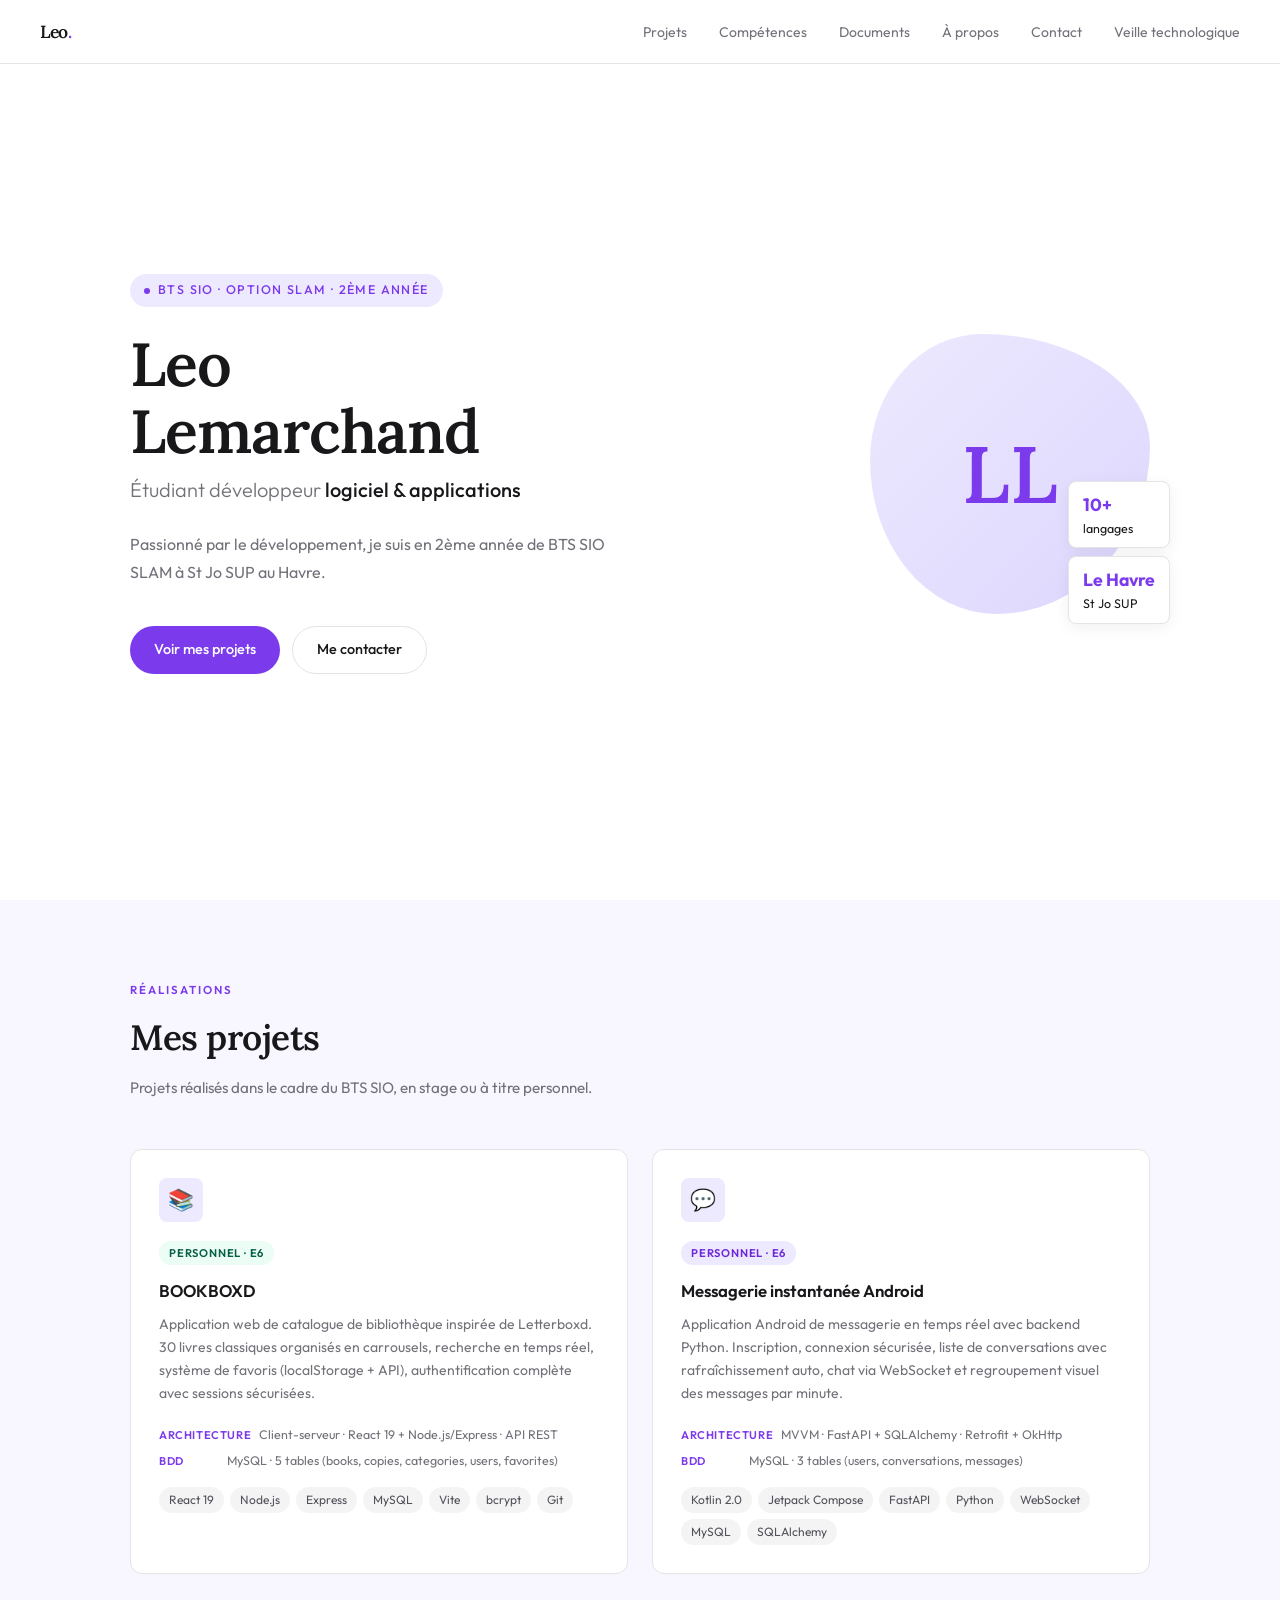
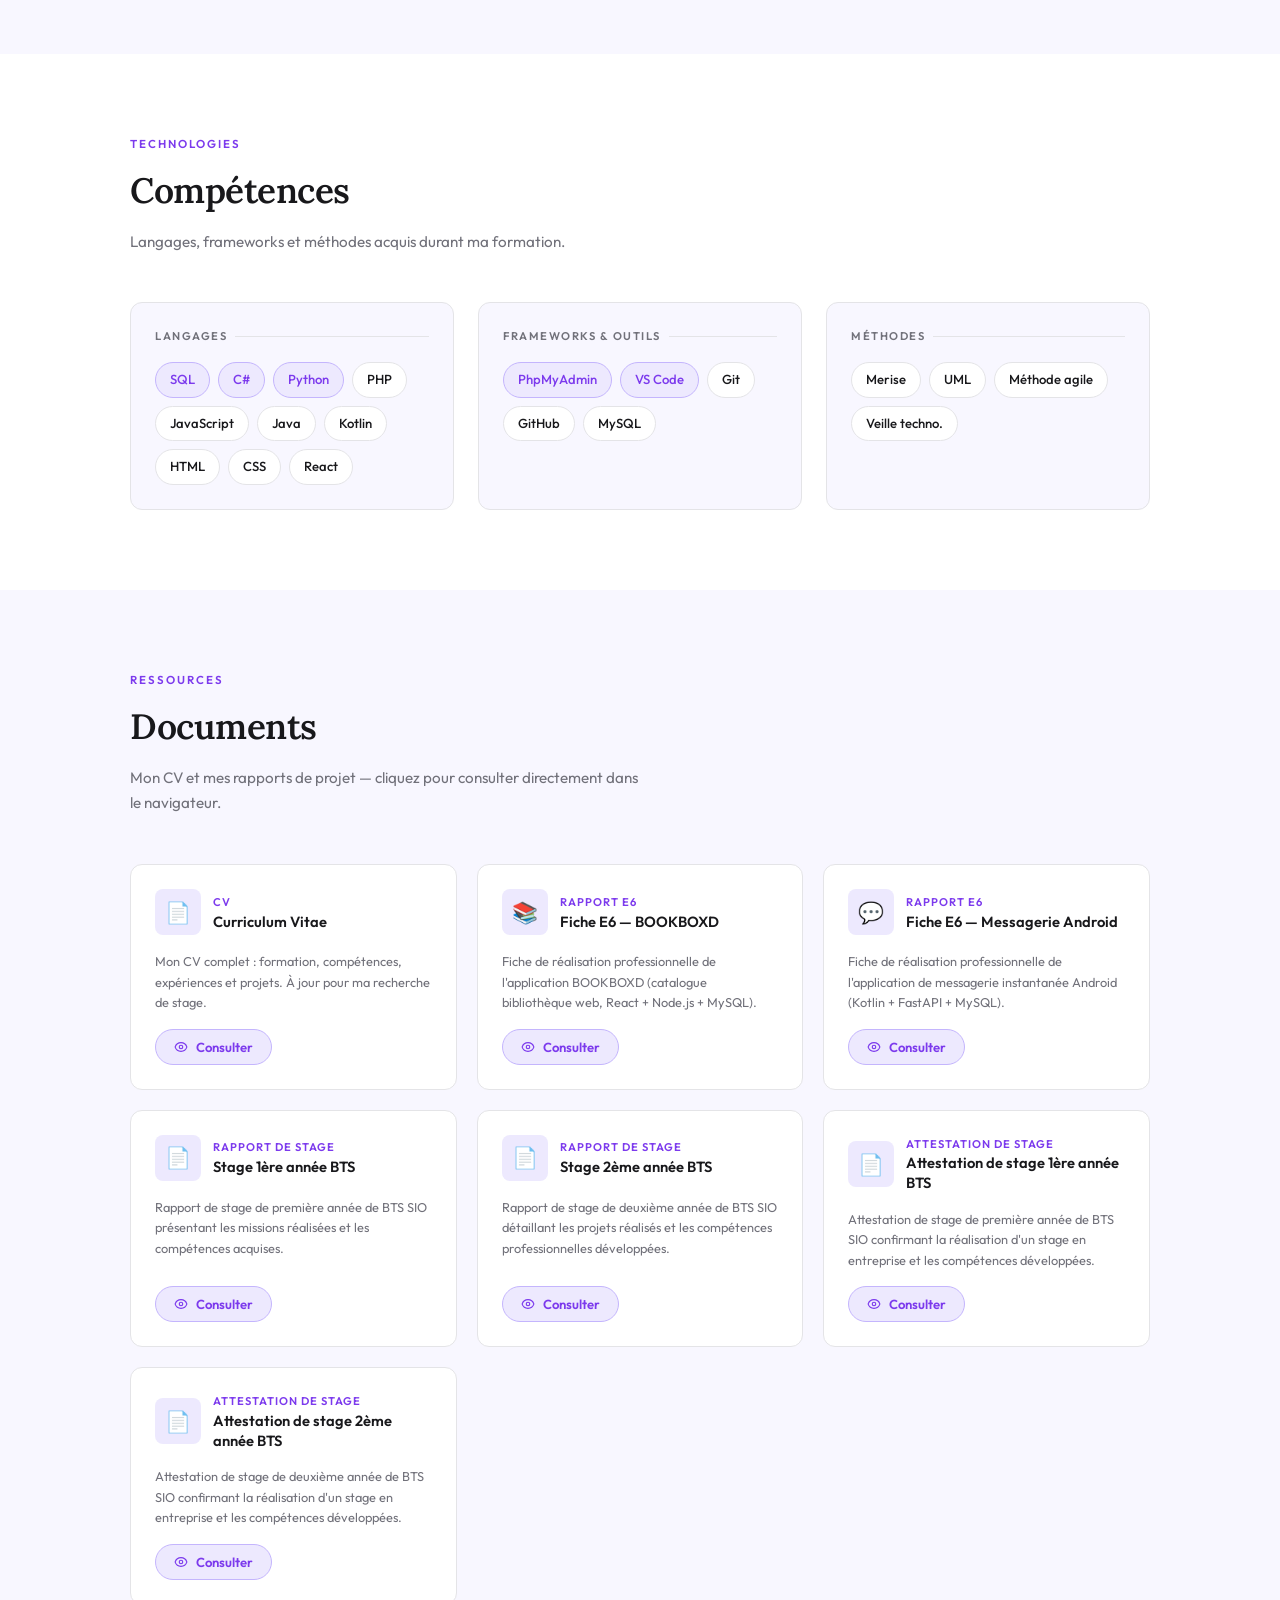
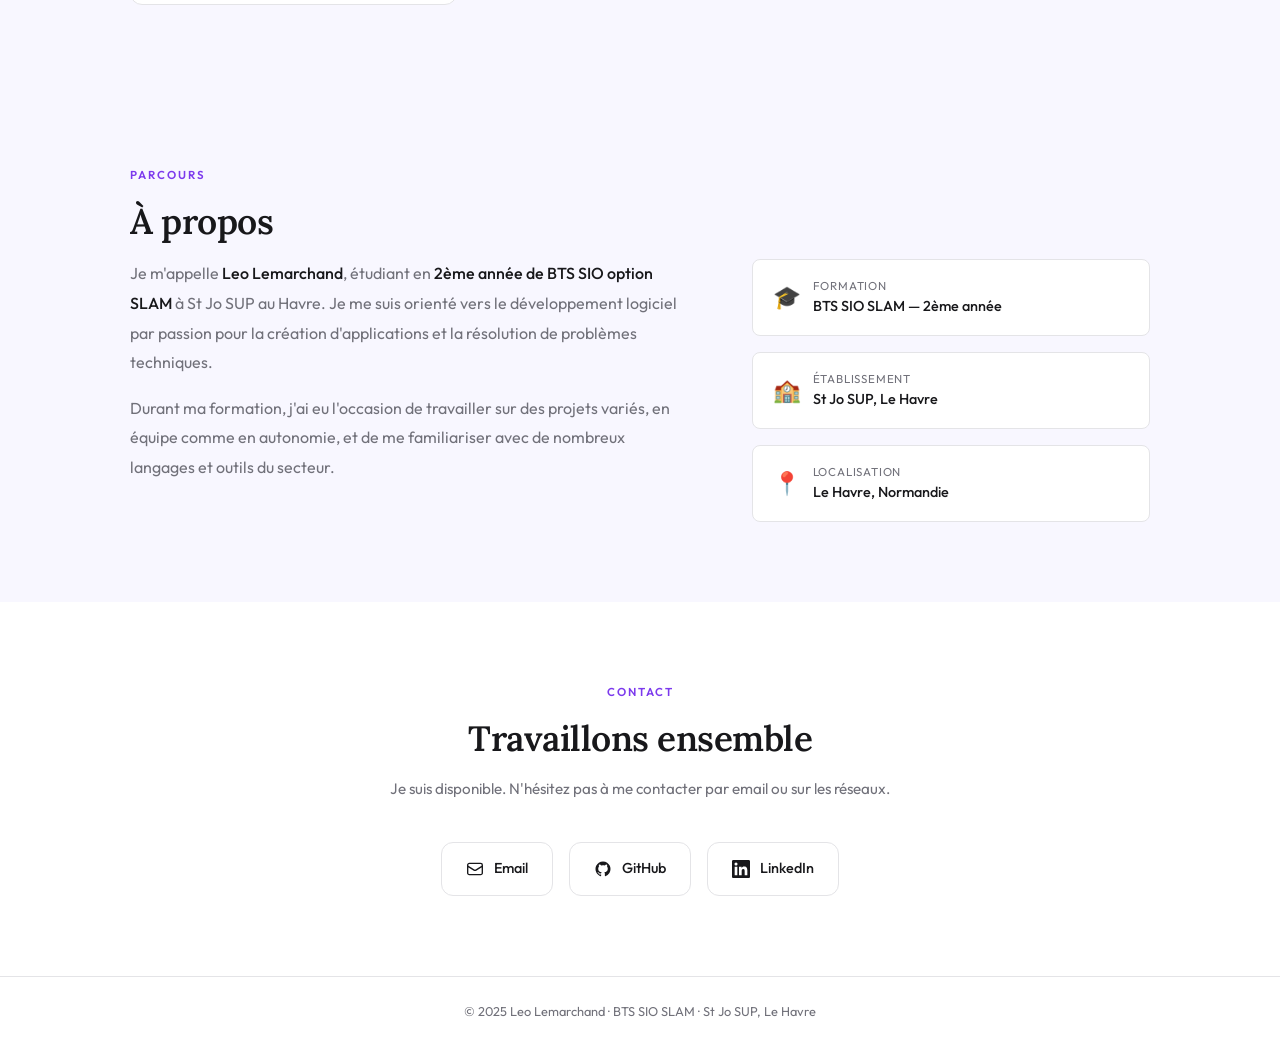
==== index.html @ 226884a0 "Premier envoi depuis cours" ====
<!DOCTYPE html>
<html lang="fr">

<head>
    <meta charset="UTF-8" />
    <meta name="viewport" content="width=device-width, initial-scale=1.0" />
    <title>Leo Lemarchand — Portfolio BTS SIO SLAM</title>
    <link rel="preconnect" href="https://fonts.googleapis.com" />
    <link rel="preconnect" href="https://fonts.gstatic.com" crossorigin />
    <link
        href="https://fonts.googleapis.com/css2?family=Outfit:wght@300;400;500;600&family=Lora:ital,wght@0,400;0,600;1,400&display=swap"
        rel="stylesheet" />
    <link rel="stylesheet" href="style.css" />
    <link rel="shortcut icon" href="feu.png" type="image/x-icon">
</head>

<body>

    <!-- ─── Navigation ────────────────────────────────────────────── -->
    <nav>
        <span class="nav-logo">Leo<span>.</span></span>

        <ul class="nav-links" id="navLinks">
            <li><a href="#projets">Projets</a></li>
            <li><a href="#competences">Compétences</a></li>
            <li><a href="#documents">Documents</a></li>
            <li><a href="#about">À propos</a></li>
            <li><a href="#contact">Contact</a></li>
            <li><a href="veille.html">Veille technologique</a></li>
        </ul>

        <div class="hamburger" id="hamburger" aria-label="Menu" role="button">
            <span></span><span></span><span></span>
        </div>
    </nav>

    <!-- ─── Hero ──────────────────────────────────────────────────── -->
    <section id="hero">
        <div class="hero-content">
            <div class="hero-badge reveal">BTS SIO · Option SLAM · 2ème année</div>
            <h1 class="hero-name reveal reveal-delay-1">Leo<br>Lemarchand</h1>
            <p class="hero-title reveal reveal-delay-2">Étudiant développeur <strong>logiciel & applications</strong>
            </p>
            <p class="hero-desc reveal reveal-delay-3">
                Passionné par le développement, je suis en 2ème année de BTS SIO SLAM à St Jo SUP au Havre.
            </p>
            <div class="hero-cta reveal reveal-delay-4">
                <a href="#projets" class="btn btn-primary">Voir mes projets</a>
                <a href="#contact" class="btn btn-secondary">Me contacter</a>
            </div>
        </div>

        <div class="hero-visual reveal reveal-delay-2">
            <div class="hero-avatar">LL</div>
            <div class="hero-stat-cards">
                <div class="stat-card">
                    <strong>10+</strong> langages
                </div>
                <div class="stat-card">
                    <strong>Le Havre</strong> St Jo SUP
                </div>
            </div>
        </div>
    </section>

    <!-- ─── Projets ───────────────────────────────────────────────── -->
    <div id="projets">
        <div class="inner">
            <p class="section-label reveal">Réalisations</p>
            <h2 class="section-title reveal">Mes projets</h2>
            <p class="section-sub reveal">Projets réalisés dans le cadre du BTS SIO, en stage ou à titre personnel.</p>

            <div class="projects-grid">

                <!-- Projet 1 : BOOKBOXD -->
                <div class="project-card reveal">
                    <div class="project-icon">📚</div>
                    <span class="project-badge badge-perso">Personnel · E6</span>
                    <h3 class="project-name">BOOKBOXD</h3>
                    <p class="project-desc">
                        Application web de catalogue de bibliothèque inspirée de Letterboxd. 30 livres classiques
                        organisés en carrousels, recherche en temps réel, système de favoris (localStorage + API),
                        authentification complète avec sessions sécurisées.
                    </p>
                    <div class="project-detail-list">
                        <div class="project-detail">
                            <span class="detail-label">Architecture</span>
                            <span>Client-serveur · React 19 + Node.js/Express · API REST</span>
                        </div>
                        <div class="project-detail">
                            <span class="detail-label">BDD</span>
                            <span>MySQL · 5 tables (books, copies, categories, users, favorites)</span>
                        </div>
                    </div>
                    <div class="project-tags">
                        <span class="tag">React 19</span>
                        <span class="tag">Node.js</span>
                        <span class="tag">Express</span>
                        <span class="tag">MySQL</span>
                        <span class="tag">Vite</span>
                        <span class="tag">bcrypt</span>
                        <span class="tag">Git</span>
                    </div>
                </div>

                <!-- Projet 2 : Messagerie Android -->
                <div class="project-card reveal reveal-delay-1">
                    <div class="project-icon">💬</div>
                    <span class="project-badge badge-e5">Personnel · E6</span>
                    <h3 class="project-name">Messagerie instantanée Android</h3>
                    <p class="project-desc">
                        Application Android de messagerie en temps réel avec backend Python. Inscription, connexion
                        sécurisée, liste de conversations avec rafraîchissement auto, chat via WebSocket et regroupement
                        visuel des messages par minute.
                    </p>
                    <div class="project-detail-list">
                        <div class="project-detail">
                            <span class="detail-label">Architecture</span>
                            <span>MVVM · FastAPI + SQLAlchemy · Retrofit + OkHttp</span>
                        </div>
                        <div class="project-detail">
                            <span class="detail-label">BDD</span>
                            <span>MySQL · 3 tables (users, conversations, messages)</span>
                        </div>
                    </div>
                    <div class="project-tags">
                        <span class="tag">Kotlin 2.0</span>
                        <span class="tag">Jetpack Compose</span>
                        <span class="tag">FastAPI</span>
                        <span class="tag">Python</span>
                        <span class="tag">WebSocket</span>
                        <span class="tag">MySQL</span>
                        <span class="tag">SQLAlchemy</span>
                    </div>
                </div>

            </div>
        </div>
    </div>

    <!-- ─── Compétences ───────────────────────────────────────────── -->
    <section id="competences">
        <p class="section-label reveal">Technologies</p>
        <h2 class="section-title reveal">Compétences</h2>
        <p class="section-sub reveal">Langages, frameworks et méthodes acquis durant ma formation.</p>

        <div class="skills-container">

            <div class="skill-group reveal">
                <div class="skill-group-title">Langages</div>
                <div class="skill-pills">
                    <span class="skill-pill main">SQL</span>
                    <span class="skill-pill main">C#</span>
                    <span class="skill-pill main">Python</span>
                    <span class="skill-pill">PHP</span>
                    <span class="skill-pill">JavaScript</span>
                    <span class="skill-pill">Java</span>
                    <span class="skill-pill">Kotlin</span>
                    <span class="skill-pill">HTML</span>
                    <span class="skill-pill">CSS</span>
                    <span class="skill-pill">React</span>
                </div>
            </div>

            <div class="skill-group reveal reveal-delay-1">
                <div class="skill-group-title">Frameworks & outils</div>
                <div class="skill-pills">
                    <span class="skill-pill main">PhpMyAdmin</span>
                    <span class="skill-pill main">VS Code</span>
                    <span class="skill-pill">Git</span>
                    <span class="skill-pill">GitHub</span>
                    <span class="skill-pill">MySQL</span>
                </div>
            </div>

            <div class="skill-group reveal reveal-delay-2">
                <div class="skill-group-title">Méthodes</div>
                <div class="skill-pills">
                    <span class="skill-pill">Merise</span>
                    <span class="skill-pill">UML</span>
                    <span class="skill-pill">Méthode agile</span>
                    <span class="skill-pill">Veille techno.</span>
                </div>
            </div>

        </div>
    </section>

    <!-- ─── Documents ───────────────────────────────────────────────── -->
    <div id="documents">
        <div class="inner">
            <p class="section-label reveal">Ressources</p>
            <h2 class="section-title reveal">Documents</h2>
            <p class="section-sub reveal">Mon CV et mes rapports de projet — cliquez pour consulter directement dans le
                navigateur.</p>

            <div class="docs-grid">

                <!-- CV -->
                <div class="doc-card reveal">
                    <div class="doc-icon-row">
                        <div class="doc-icon">📄</div>
                        <div>
                            <div class="doc-type">CV</div>
                            <div class="doc-name">Curriculum Vitae</div>
                        </div>
                    </div>
                    <p class="doc-info">Mon CV complet : formation, compétences, expériences et projets. À jour pour ma
                        recherche de stage.</p>
                    <button class="doc-btn" onclick="openDoc('CV')">
                        <svg fill="none" stroke="currentColor" stroke-width="2" viewBox="0 0 24 24">
                            <path stroke-linecap="round" stroke-linejoin="round"
                                d="M2.036 12.322a1.012 1.012 0 010-.639C3.423 7.51 7.36 4.5 12 4.5c4.638 0 8.573 3.007 9.963 7.178.07.207.07.431 0 .639C20.577 16.49 16.64 19.5 12 19.5c-4.638 0-8.573-3.007-9.964-7.178z" />
                            <path stroke-linecap="round" stroke-linejoin="round" d="M15 12a3 3 0 11-6 0 3 3 0 016 0z" />
                        </svg>
                        Consulter
                    </button>
                </div>

                <!-- Rapport BOOKBOXD -->
                <div class="doc-card reveal reveal-delay-1">
                    <div class="doc-icon-row">
                        <div class="doc-icon">📚</div>
                        <div>
                            <div class="doc-type">Rapport E6</div>
                            <div class="doc-name">Fiche E6 — BOOKBOXD</div>
                        </div>
                    </div>
                    <p class="doc-info">Fiche de réalisation professionnelle de l'application BOOKBOXD (catalogue
                        bibliothèque web, React + Node.js + MySQL).</p>
                    <button class="doc-btn" onclick="openDoc('bookboxd')">
                        <svg fill="none" stroke="currentColor" stroke-width="2" viewBox="0 0 24 24">
                            <path stroke-linecap="round" stroke-linejoin="round"
                                d="M2.036 12.322a1.012 1.012 0 010-.639C3.423 7.51 7.36 4.5 12 4.5c4.638 0 8.573 3.007 9.963 7.178.07.207.07.431 0 .639C20.577 16.49 16.64 19.5 12 19.5c-4.638 0-8.573-3.007-9.964-7.178z" />
                            <path stroke-linecap="round" stroke-linejoin="round" d="M15 12a3 3 0 11-6 0 3 3 0 016 0z" />
                        </svg>
                        Consulter
                    </button>
                </div>

                <!-- Rapport Messagerie -->
                <div class="doc-card reveal reveal-delay-2">
                    <div class="doc-icon-row">
                        <div class="doc-icon">💬</div>
                        <div>
                            <div class="doc-type">Rapport E6</div>
                            <div class="doc-name">Fiche E6 — Messagerie Android</div>
                        </div>
                    </div>
                    <p class="doc-info">Fiche de réalisation professionnelle de l'application de messagerie instantanée
                        Android (Kotlin + FastAPI + MySQL).</p>
                    <button class="doc-btn" onclick="openDoc('messagerie')">
                        <svg fill="none" stroke="currentColor" stroke-width="2" viewBox="0 0 24 24">
                            <path stroke-linecap="round" stroke-linejoin="round"
                                d="M2.036 12.322a1.012 1.012 0 010-.639C3.423 7.51 7.36 4.5 12 4.5c4.638 0 8.573 3.007 9.963 7.178.07.207.07.431 0 .639C20.577 16.49 16.64 19.5 12 19.5c-4.638 0-8.573-3.007-9.964-7.178z" />
                            <path stroke-linecap="round" stroke-linejoin="round" d="M15 12a3 3 0 11-6 0 3 3 0 016 0z" />
                        </svg>
                        Consulter
                    </button>
                </div>

                <div class="doc-card reveal reveal-delay-2">
                    <div class="doc-icon-row">
                        <div class="doc-icon">📄</div>
                        <div>
                            <div class="doc-type">Rapport de stage</div>
                            <div class="doc-name">Stage 1ère année BTS</div>
                        </div>
                    </div>
                    <p class="doc-info">
                        Rapport de stage de première année de BTS SIO présentant les missions réalisées et les
                        compétences acquises.
                    </p>
                    <button class="doc-btn" onclick="openDoc('rapport_stage_sio1')">
                        <svg fill="none" stroke="currentColor" stroke-width="2" viewBox="0 0 24 24">
                            <path stroke-linecap="round" stroke-linejoin="round"
                                d="M2.036 12.322a1.012 1.012 0 010-.639C3.423 7.51 7.36 4.5 12 4.5c4.638 0 8.573 3.007 9.963 7.178.07.207.07.431 0 .639C20.577 16.49 16.64 19.5 12 19.5c-4.638 0-8.573-3.007-9.964-7.178z" />
                            <path stroke-linecap="round" stroke-linejoin="round" d="M15 12a3 3 0 11-6 0 3 3 0 016 0z" />
                        </svg>
                        Consulter
                    </button>
                </div>

                <div class="doc-card reveal reveal-delay-2">
                    <div class="doc-icon-row">
                        <div class="doc-icon">📄</div>
                        <div>
                            <div class="doc-type">Rapport de stage</div>
                            <div class="doc-name">Stage 2ème année BTS</div>
                        </div>
                    </div>
                    <p class="doc-info">
                        Rapport de stage de deuxième année de BTS SIO détaillant les projets réalisés et les compétences
                        professionnelles développées.
                    </p>
                    <button class="doc-btn" onclick="openDoc('rapport_stage_sio2')">
                        <svg fill="none" stroke="currentColor" stroke-width="2" viewBox="0 0 24 24">
                            <path stroke-linecap="round" stroke-linejoin="round"
                                d="M2.036 12.322a1.012 1.012 0 010-.639C3.423 7.51 7.36 4.5 12 4.5c4.638 0 8.573 3.007 9.963 7.178.07.207.07.431 0 .639C20.577 16.49 16.64 19.5 12 19.5c-4.638 0-8.573-3.007-9.964-7.178z" />
                            <path stroke-linecap="round" stroke-linejoin="round" d="M15 12a3 3 0 11-6 0 3 3 0 016 0z" />
                        </svg>
                        Consulter
                    </button>
                </div>

                <div class="doc-card reveal reveal-delay-2">
                    <div class="doc-icon-row">
                        <div class="doc-icon">📄</div>
                        <div>
                            <div class="doc-type">Attestation de stage</div>
                            <div class="doc-name">Attestation de stage 1ère année BTS</div>
                        </div>
                    </div>
                    <p class="doc-info">
                        Attestation de stage de première année de BTS SIO confirmant la réalisation d'un stage en entreprise
                        et les compétences développées.
                    </p>
                    <button class="doc-btn" onclick="openDoc('attestation_stage_sio1')">
                        <svg fill="none" stroke="currentColor" stroke-width="2" viewBox="0 0 24 24">
                            <path stroke-linecap="round" stroke-linejoin="round"
                                d="M2.036 12.322a1.012 1.012 0 010-.639C3.423 7.51 7.36 4.5 12 4.5c4.638 0 8.573 3.007 9.963 7.178.07.207.07.431 0 .639C20.577 16.49 16.64 19.5 12 19.5c-4.638 0-8.573-3.007-9.964-7.178z" />
                            <path stroke-linecap="round" stroke-linejoin="round" d="M15 12a3 3 0 11-6 0 3 3 0 016 0z" />
                        </svg>
                        Consulter
                    </button>
                </div>

                <div class="doc-card reveal reveal-delay-2">
                    <div class="doc-icon-row">
                        <div class="doc-icon">📄</div>
                        <div>
                            <div class="doc-type">Attestation de stage</div>
                            <div class="doc-name">Attestation de stage 2ème année BTS</div>
                        </div>
                    </div>
                    <p class="doc-info">
                        Attestation de stage de deuxième année de BTS SIO confirmant la réalisation d'un stage en entreprise
                        et les compétences développées.
                    </p>
                    <button class="doc-btn" onclick="openDoc('attestation_stage_sio2')">
                        <svg fill="none" stroke="currentColor" stroke-width="2" viewBox="0 0 24 24">
                            <path stroke-linecap="round" stroke-linejoin="round"
                                d="M2.036 12.322a1.012 1.012 0 010-.639C3.423 7.51 7.36 4.5 12 4.5c4.638 0 8.573 3.007 9.963 7.178.07.207.07.431 0 .639C20.577 16.49 16.64 19.5 12 19.5c-4.638 0-8.573-3.007-9.964-7.178z" />
                            <path stroke-linecap="round" stroke-linejoin="round" d="M15 12a3 3 0 11-6 0 3 3 0 016 0z" />
                        </svg>
                        Consulter
                    </button>
                </div>

            </div>
        </div>
    </div>

    <!-- ─── À propos ──────────────────────────────────────────────── -->
    <div id="about">
        <div class="inner">
            <p class="section-label reveal">Parcours</p>
            <h2 class="section-title reveal">À propos</h2>

            <div class="about-grid">
                <div class="about-text reveal">
                    <p>
                        Je m'appelle <strong>Leo Lemarchand</strong>, étudiant en <strong>2ème année de BTS SIO option
                            SLAM</strong>
                        à St Jo SUP au Havre. Je me suis orienté vers le développement logiciel par passion pour la
                        création d'applications et la résolution de problèmes techniques.
                    </p>
                    <p>
                        Durant ma formation, j'ai eu l'occasion de travailler sur des projets variés, en équipe comme
                        en autonomie, et de me familiariser avec de nombreux langages et outils du secteur.
                    </p>
                </div>

                <div class="about-facts reveal reveal-delay-1">
                    <div class="fact-card">
                        <span class="fact-icon">🎓</span>
                        <div>
                            <div class="fact-label">Formation</div>
                            <div class="fact-value">BTS SIO SLAM — 2ème année</div>
                        </div>
                    </div>
                    <div class="fact-card">
                        <span class="fact-icon">🏫</span>
                        <div>
                            <div class="fact-label">Établissement</div>
                            <div class="fact-value">St Jo SUP, Le Havre</div>
                        </div>
                    </div>
                    <div class="fact-card">
                        <span class="fact-icon">📍</span>
                        <div>
                            <div class="fact-label">Localisation</div>
                            <div class="fact-value">Le Havre, Normandie</div>
                        </div>
                    </div>
                </div>
            </div>
        </div>
    </div>

    <!-- ─── Contact ───────────────────────────────────────────────── -->
    <section id="contact">
        <div class="contact-wrapper">
            <p class="section-label reveal">Contact</p>
            <h2 class="section-title reveal">Travaillons ensemble</h2>
            <p class="section-sub reveal" style="margin: 0 auto 0;">
                Je suis disponible. N'hésitez pas à me contacter par email ou sur les réseaux.
            </p>

            <div class="contact-links reveal reveal-delay-1">

                <!-- Email -->
                <a href="mailto:leolemarchand0409@email.com" class="contact-link">
                    <svg fill="none" stroke="currentColor" stroke-width="1.8" viewBox="0 0 24 24">
                        <path stroke-linecap="round" stroke-linejoin="round"
                            d="M21.75 6.75v10.5a2.25 2.25 0 01-2.25 2.25h-15a2.25 2.25 0 01-2.25-2.25V6.75m19.5 0A2.25 2.25 0 0019.5 4.5h-15a2.25 2.25 0 00-2.25 2.25m19.5 0v.243a2.25 2.25 0 01-1.07 1.916l-7.5 4.615a2.25 2.25 0 01-2.36 0L3.32 8.91a2.25 2.25 0 01-1.07-1.916V6.75" />
                    </svg>
                    Email
                </a>

                <!-- GitHub -->
                <a href="https://github.com/urjcof" target="_blank" rel="noopener" class="contact-link">
                    <svg viewBox="0 0 24 24" fill="currentColor">
                        <path
                            d="M12 2C6.477 2 2 6.484 2 12.017c0 4.425 2.865 8.18 6.839 9.504.5.092.682-.217.682-.483 0-.237-.008-.868-.013-1.703-2.782.605-3.369-1.343-3.369-1.343-.454-1.158-1.11-1.466-1.11-1.466-.908-.62.069-.608.069-.608 1.003.07 1.531 1.032 1.531 1.032.892 1.53 2.341 1.088 2.91.832.092-.647.35-1.088.636-1.338-2.22-.253-4.555-1.113-4.555-4.951 0-1.093.39-1.988 1.029-2.688-.103-.253-.446-1.272.098-2.65 0 0 .84-.27 2.75 1.026A9.564 9.564 0 0112 6.844c.85.004 1.705.115 2.504.337 1.909-1.296 2.747-1.027 2.747-1.027.546 1.379.202 2.398.1 2.651.64.7 1.028 1.595 1.028 2.688 0 3.848-2.339 4.695-4.566 4.943.359.309.678.92.678 1.855 0 1.338-.012 2.419-.012 2.747 0 .268.18.58.688.482A10.019 10.019 0 0022 12.017C22 6.484 17.522 2 12 2z" />
                    </svg>
                    GitHub
                </a>

                <!-- LinkedIn -->
                <a href="https://linkedin.com/in/leo-lemarchand-34289b349" target="_blank" rel="noopener"
                    class="contact-link">
                    <svg viewBox="0 0 24 24" fill="currentColor">
                        <path
                            d="M20.447 20.452h-3.554v-5.569c0-1.328-.027-3.037-1.852-3.037-1.853 0-2.136 1.445-2.136 2.939v5.667H9.351V9h3.414v1.561h.046c.477-.9 1.637-1.85 3.37-1.85 3.601 0 4.267 2.37 4.267 5.455v6.286zM5.337 7.433a2.062 2.062 0 01-2.063-2.065 2.064 2.064 0 112.063 2.065zm1.782 13.019H3.555V9h3.564v11.452zM22.225 0H1.771C.792 0 0 .774 0 1.729v20.542C0 23.227.792 24 1.771 24h20.451C23.2 24 24 23.227 24 22.271V1.729C24 .774 23.2 0 22.222 0h.003z" />
                    </svg>
                    LinkedIn
                </a>

            </div>
        </div>
    </section>

    <!-- ─── Footer ────────────────────────────────────────────────── -->
    <footer>
        <p>© 2025 Leo Lemarchand · BTS SIO SLAM · St Jo SUP, Le Havre</p>
    </footer>

    <!-- ─── JavaScript ────────────────────────────────────────────── -->
    <script>
        /* --- Ouverture des documents dans un nouvel onglet --- */
        const docPaths = {
            'CV': 'CV_LEO_LEMARCHAND.pdf',
            'bookboxd': 'rapport-bookboxd.pdf',
            'messagerie': 'rapport-messagerie.pdf',
            'rapport_stage_sio1': 'rapport_stage_sio_1.pdf',
            'rapport_stage_sio2': 'rapport_de_stage_sio_2.pdf',
            'attestation_stage_sio2': 'attestationsio2leoboss.pdf',
            'attestation_stage_sio1' : 'attestationstageleolemarchandsio1reel.pdf'
        };

        function openDoc(key) {
            const path = docPaths[key];
            if (!path) return;
            /* window.open avec target=_blank ouvre dans un nouvel onglet sans téléchargement */
            window.open(path, '_blank', 'noopener');
        }

        /* --- Hamburger menu --- */
        const hamburger = document.getElementById('hamburger');
        const navLinks = document.getElementById('navLinks');

        hamburger.addEventListener('click', () => {
            navLinks.classList.toggle('open');
        });

        /* Fermer le menu au clic sur un lien */
        navLinks.querySelectorAll('a').forEach(link => {
            link.addEventListener('click', () => navLinks.classList.remove('open'));
        });

        /* --- IntersectionObserver : reveal au scroll --- */
        const observer = new IntersectionObserver((entries) => {
            entries.forEach(entry => {
                if (entry.isIntersecting) {
                    entry.target.classList.add('visible');
                    observer.unobserve(entry.target); /* une seule fois */
                }
            });
        }, { threshold: 0.12 });

        document.querySelectorAll('.reveal').forEach(el => observer.observe(el));

        /* Déclencher immédiatement les éléments déjà visibles (hero) */
        document.querySelectorAll('#hero .reveal').forEach(el => {
            el.classList.add('visible');
        });
    </script>

</body>

</html>
---- style.css ----
/* ─── Variables & Reset ─────────────────────────────────────── */
    :root {
        --accent: #7c3aed;
        --accent-soft: #ede9fe;
        --accent-mid: #a78bfa;
        --bg: #ffffff;
        --bg2: #f8f7ff;
        --text: #18181b;
        --muted: #71717a;
        --border: #e4e4e7;
        --nav-h: 64px;
        --radius: 12px;
        --radius-sm: 8px;
    }

    *,
    *::before,
    *::after {
        box-sizing: border-box;
        margin: 0;
        padding: 0;
    }

    html {
        scroll-behavior: smooth;
    }

    body {
        font-family: 'Outfit', sans-serif;
        background: var(--bg);
        color: var(--text);
        line-height: 1.65;
        -webkit-font-smoothing: antialiased;
    }

    a {
        color: inherit;
        text-decoration: none;
    }

    img {
        display: block;
        max-width: 100%;
    }

    /* ─── Scroll animations ─────────────────────────────────────── */
    .reveal {
        opacity: 0;
        transform: translateY(28px);
        transition: opacity 0.65s ease, transform 0.65s ease;
    }

    .reveal.visible {
        opacity: 1;
        transform: none;
    }

    .reveal-delay-1 {
        transition-delay: 0.1s;
    }

    .reveal-delay-2 {
        transition-delay: 0.2s;
    }

    .reveal-delay-3 {
        transition-delay: 0.3s;
    }

    .reveal-delay-4 {
        transition-delay: 0.4s;
    }

    /* ─── Navigation ────────────────────────────────────────────── */
    nav {
        position: fixed;
        top: 0;
        left: 0;
        right: 0;
        height: var(--nav-h);
        background: rgba(255, 255, 255, 0.9);
        backdrop-filter: blur(12px);
        -webkit-backdrop-filter: blur(12px);
        border-bottom: 1px solid var(--border);
        display: flex;
        align-items: center;
        justify-content: space-between;
        padding: 0 2.5rem;
        z-index: 100;
    }

    .nav-logo {
        font-family: 'Lora', serif;
        font-size: 1.1rem;
        font-weight: 600;
        letter-spacing: -0.3px;
        color: var(--text);
    }

    .nav-logo span {
        color: var(--accent);
    }

    .nav-links {
        display: flex;
        align-items: center;
        gap: 2rem;
        list-style: none;
    }

    .nav-links a {
        font-size: 0.875rem;
        font-weight: 400;
        color: var(--muted);
        transition: color 0.2s;
    }

    .nav-links a:hover {
        color: var(--text);
    }

    .nav-cv {
        font-size: 0.85rem;
        font-weight: 500;
        padding: 8px 18px;
        background: var(--accent);
        color: #fff;
        border-radius: 999px;
        transition: background 0.2s, transform 0.15s;
    }

    .nav-cv:hover {
        background: #6d28d9;
        transform: translateY(-1px);
    }

    /* Hamburger mobile */
    .hamburger {
        display: none;
        flex-direction: column;
        gap: 5px;
        cursor: pointer;
        padding: 4px;
    }

    .hamburger span {
        display: block;
        width: 22px;
        height: 2px;
        background: var(--text);
        border-radius: 2px;
        transition: all 0.3s;
    }

    /* ─── Hero ──────────────────────────────────────────────────── */
    #hero {
        min-height: 100vh;
        display: flex;
        align-items: center;
        padding: calc(var(--nav-h) + 4rem) 2.5rem 5rem;
        max-width: 1100px;
        margin: 0 auto;
        gap: 3rem;
    }

    .hero-content {
        flex: 1;
    }

    .hero-badge {
        display: inline-flex;
        align-items: center;
        gap: 8px;
        font-size: 0.78rem;
        font-weight: 500;
        text-transform: uppercase;
        letter-spacing: 1.4px;
        color: var(--accent);
        background: var(--accent-soft);
        padding: 6px 14px;
        border-radius: 999px;
        margin-bottom: 1.5rem;
    }

    .hero-badge::before {
        content: '';
        width: 6px;
        height: 6px;
        background: var(--accent);
        border-radius: 50%;
    }

    .hero-name {
        font-family: 'Lora', serif;
        font-size: clamp(2.4rem, 5vw, 3.8rem);
        font-weight: 600;
        line-height: 1.1;
        letter-spacing: -1px;
        margin-bottom: 0.5rem;
    }

    .hero-title {
        font-size: clamp(1rem, 2vw, 1.25rem);
        font-weight: 300;
        color: var(--muted);
        margin-bottom: 1.5rem;
    }

    .hero-title strong {
        color: var(--text);
        font-weight: 500;
    }

    .hero-desc {
        font-size: 1rem;
        color: var(--muted);
        max-width: 480px;
        margin-bottom: 2.5rem;
        line-height: 1.75;
    }

    .hero-cta {
        display: flex;
        gap: 12px;
        flex-wrap: wrap;
    }

    .btn {
        display: inline-flex;
        align-items: center;
        gap: 8px;
        padding: 11px 24px;
        border-radius: 999px;
        font-size: 0.9rem;
        font-weight: 500;
        font-family: 'Outfit', sans-serif;
        cursor: pointer;
        border: none;
        transition: all 0.2s;
    }

    .btn-primary {
        background: var(--accent);
        color: #fff;
    }

    .btn-primary:hover {
        background: #6d28d9;
        transform: translateY(-2px);
    }

    .btn-secondary {
        background: transparent;
        color: var(--text);
        border: 1px solid var(--border);
    }

    .btn-secondary:hover {
        border-color: var(--accent);
        color: var(--accent);
        transform: translateY(-2px);
    }

    /* Hero visual */
    .hero-visual {
        flex-shrink: 0;
        width: 280px;
        height: 280px;
        position: relative;
    }

    .hero-avatar {
        width: 100%;
        height: 100%;
        border-radius: 40% 60% 55% 45% / 45% 40% 60% 55%;
        background: linear-gradient(135deg, var(--accent-soft) 0%, #ddd6fe 100%);
        display: flex;
        align-items: center;
        justify-content: center;
        font-family: 'Lora', serif;
        font-size: 5rem;
        font-weight: 600;
        color: var(--accent);
        animation: morphBlob 8s ease-in-out infinite;
    }

    @keyframes morphBlob {

        0%,
        100% {
            border-radius: 40% 60% 55% 45% / 45% 40% 60% 55%;
        }

        25% {
            border-radius: 55% 45% 40% 60% / 60% 55% 45% 40%;
        }

        50% {
            border-radius: 60% 40% 55% 45% / 40% 60% 45% 55%;
        }

        75% {
            border-radius: 45% 55% 60% 40% / 55% 45% 40% 60%;
        }
    }

    .hero-stat-cards {
        position: absolute;
        bottom: -10px;
        right: -20px;
        display: flex;
        flex-direction: column;
        gap: 8px;
    }

    .stat-card {
        background: #fff;
        border: 1px solid var(--border);
        border-radius: var(--radius-sm);
        padding: 8px 14px;
        font-size: 0.78rem;
        box-shadow: 0 4px 16px rgba(0, 0, 0, 0.06);
    }

    .stat-card strong {
        display: block;
        font-size: 1.1rem;
        color: var(--accent);
    }

    /* ─── Section base ──────────────────────────────────────────── */
    section {
        padding: 5rem 2.5rem;
        max-width: 1100px;
        margin: 0 auto;
    }

    .section-label {
        font-size: 0.72rem;
        text-transform: uppercase;
        letter-spacing: 2px;
        color: var(--accent);
        font-weight: 600;
        margin-bottom: 0.6rem;
    }

    .section-title {
        font-family: 'Lora', serif;
        font-size: clamp(1.6rem, 3vw, 2.2rem);
        font-weight: 600;
        letter-spacing: -0.5px;
        margin-bottom: 0.5rem;
    }

    .section-sub {
        font-size: 0.95rem;
        color: var(--muted);
        max-width: 520px;
        margin-bottom: 3rem;
        line-height: 1.7;
    }

    /* ─── Projets ────────────────────────────────────────────────── */
    #projets {
        background: var(--bg2);
        max-width: 100%;
        padding: 5rem 0;
    }

    #projets .inner {
        max-width: 1100px;
        margin: 0 auto;
        padding: 0 2.5rem;
    }

    .projects-grid {
        display: grid;
        grid-template-columns: repeat(auto-fit, minmax(300px, 1fr));
        gap: 1.5rem;
    }

    .project-card {
        background: #fff;
        border: 1px solid var(--border);
        border-radius: var(--radius);
        padding: 1.75rem;
        transition: border-color 0.25s, transform 0.25s, box-shadow 0.25s;
        position: relative;
        overflow: hidden;
    }

    .project-card::before {
        content: '';
        position: absolute;
        top: 0;
        left: 0;
        right: 0;
        height: 3px;
        background: var(--accent);
        transform: scaleX(0);
        transform-origin: left;
        transition: transform 0.3s ease;
    }

    .project-card:hover {
        border-color: #c4b5fd;
        transform: translateY(-4px);
        box-shadow: 0 12px 40px rgba(124, 58, 237, 0.1);
    }

    .project-card:hover::before {
        transform: scaleX(1);
    }

    .project-icon {
        width: 44px;
        height: 44px;
        background: var(--accent-soft);
        border-radius: var(--radius-sm);
        display: flex;
        align-items: center;
        justify-content: center;
        margin-bottom: 1rem;
        font-size: 1.3rem;
    }

    .project-badge {
        display: inline-block;
        font-size: 0.7rem;
        font-weight: 600;
        text-transform: uppercase;
        letter-spacing: 0.8px;
        padding: 3px 10px;
        border-radius: 999px;
        margin-bottom: 0.75rem;
    }

    .badge-e5 {
        background: #ede9fe;
        color: #6d28d9;
    }

    .badge-perso {
        background: #ecfdf5;
        color: #065f46;
    }

    .badge-stage {
        background: #fff7ed;
        color: #9a3412;
    }

    .badge-wip {
        background: #fef3c7;
        color: #92400e;
    }

    .project-name {
        font-size: 1.05rem;
        font-weight: 600;
        margin-bottom: 0.5rem;
    }

    .project-desc {
        font-size: 0.875rem;
        color: var(--muted);
        line-height: 1.65;
        margin-bottom: 1.25rem;
    }

    .project-tags {
        display: flex;
        flex-wrap: wrap;
        gap: 6px;
    }

    .tag {
        font-size: 0.75rem;
        padding: 3px 10px;
        background: #f4f4f5;
        color: #52525b;
        border-radius: 999px;
        font-weight: 400;
    }

    .project-detail-list {
        margin: 0.85rem 0 1rem;
        display: flex;
        flex-direction: column;
        gap: 5px;
    }

    .project-detail {
        font-size: 0.78rem;
        color: var(--muted);
        display: flex;
        gap: 8px;
        align-items: baseline;
    }

    .detail-label {
        font-size: 0.7rem;
        font-weight: 600;
        text-transform: uppercase;
        letter-spacing: 0.6px;
        color: var(--accent);
        flex-shrink: 0;
        min-width: 60px;
    }

    /* ─── Documents ──────────────────────────────────────────────── */
    #documents {
        background: var(--bg2);
        max-width: 100%;
        padding: 5rem 0;
    }

    #documents .inner {
        max-width: 1100px;
        margin: 0 auto;
        padding: 0 2.5rem;
    }

    .docs-grid {
        display: grid;
        grid-template-columns: repeat(auto-fit, minmax(280px, 1fr));
        gap: 1.25rem;
    }

    .doc-card {
        background: #fff;
        border: 1px solid var(--border);
        border-radius: var(--radius);
        padding: 1.5rem;
        display: flex;
        flex-direction: column;
        gap: 1rem;
        transition: border-color 0.25s, box-shadow 0.25s, transform 0.25s;
    }

    .doc-card:hover {
        border-color: #c4b5fd;
        box-shadow: 0 8px 30px rgba(124, 58, 237, 0.09);
        transform: translateY(-3px);
    }

    .doc-icon-row {
        display: flex;
        align-items: center;
        gap: 12px;
    }

    .doc-icon {
        width: 46px;
        height: 46px;
        background: var(--accent-soft);
        border-radius: var(--radius-sm);
        display: flex;
        align-items: center;
        justify-content: center;
        font-size: 1.3rem;
        flex-shrink: 0;
    }

    .doc-type {
        font-size: 0.7rem;
        font-weight: 600;
        text-transform: uppercase;
        letter-spacing: 1px;
        color: var(--accent);
    }

    .doc-name {
        font-size: 0.92rem;
        font-weight: 600;
        line-height: 1.35;
    }

    .doc-info {
        font-size: 0.8rem;
        color: var(--muted);
        line-height: 1.6;
        flex: 1;
    }

    .doc-btn {
        display: inline-flex;
        align-items: center;
        gap: 8px;
        padding: 9px 18px;
        background: var(--accent-soft);
        color: var(--accent);
        border: 1px solid #c4b5fd;
        border-radius: 999px;
        font-size: 0.82rem;
        font-weight: 600;
        cursor: pointer;
        font-family: 'Outfit', sans-serif;
        transition: all 0.2s;
        align-self: flex-start;
    }

    .doc-btn:hover {
        background: var(--accent);
        color: #fff;
        border-color: var(--accent);
    }

    .doc-btn svg {
        width: 14px;
        height: 14px;
    }

    .doc-placeholder {
        border: 2px dashed var(--border);
        background: transparent;
    }

    .doc-placeholder .doc-icon {
        background: #f4f4f5;
    }

    .doc-placeholder .doc-btn {
        background: transparent;
        color: var(--muted);
        border-color: var(--border);
        cursor: default;
    }

    .doc-placeholder .doc-btn:hover {
        background: transparent;
        color: var(--muted);
        border-color: var(--border);
        transform: none;
    }

    /* ─── Compétences ────────────────────────────────────────────── */
    .skills-container {
        display: grid;
        grid-template-columns: repeat(auto-fit, minmax(250px, 1fr));
        gap: 1.5rem;
    }

    .skill-group {
        background: var(--bg2);
        border: 1px solid var(--border);
        border-radius: var(--radius);
        padding: 1.5rem;
    }

    .skill-group-title {
        font-size: 0.7rem;
        text-transform: uppercase;
        letter-spacing: 1.5px;
        color: var(--muted);
        font-weight: 600;
        margin-bottom: 1rem;
        display: flex;
        align-items: center;
        gap: 8px;
    }

    .skill-group-title::after {
        content: '';
        flex: 1;
        height: 1px;
        background: var(--border);
    }

    .skill-pills {
        display: flex;
        flex-wrap: wrap;
        gap: 8px;
    }

    .skill-pill {
        font-size: 0.82rem;
        font-weight: 500;
        padding: 6px 14px;
        border-radius: 999px;
        border: 1px solid var(--border);
        background: #fff;
        color: var(--text);
        transition: all 0.2s;
    }

    .skill-pill:hover {
        background: var(--accent-soft);
        border-color: var(--accent-mid);
        color: var(--accent);
    }

    .skill-pill.main {
        background: var(--accent-soft);
        border-color: #c4b5fd;
        color: var(--accent);
    }

    /* ─── À propos ───────────────────────────────────────────────── */
    #about {
        background: var(--bg2);
        max-width: 100%;
        padding: 5rem 0;
    }

    #about .inner {
        max-width: 1100px;
        margin: 0 auto;
        padding: 0 2.5rem;
    }

    .about-grid {
        display: grid;
        grid-template-columns: 1.4fr 1fr;
        gap: 4rem;
        align-items: start;
    }

    .about-text {
        font-size: 1rem;
        color: var(--muted);
        line-height: 1.85;
    }

    .about-text p+p {
        margin-top: 1rem;
    }

    .about-text strong {
        color: var(--text);
        font-weight: 500;
    }

    .about-facts {
        display: flex;
        flex-direction: column;
        gap: 1rem;
    }

    .fact-card {
        background: #fff;
        border: 1px solid var(--border);
        border-radius: var(--radius-sm);
        padding: 1rem 1.25rem;
        display: flex;
        align-items: center;
        gap: 12px;
    }

    .fact-icon {
        font-size: 1.4rem;
        flex-shrink: 0;
    }

    .fact-label {
        font-size: 0.72rem;
        color: var(--muted);
        text-transform: uppercase;
        letter-spacing: 0.8px;
    }

    .fact-value {
        font-size: 0.9rem;
        font-weight: 500;
    }

    /* ─── Contact ────────────────────────────────────────────────── */
    .contact-wrapper {
        max-width: 680px;
        margin: 0 auto;
        text-align: center;
    }

    .contact-links {
        display: flex;
        justify-content: center;
        gap: 1rem;
        flex-wrap: wrap;
        margin-top: 2.5rem;
    }

    .contact-link {
        display: flex;
        align-items: center;
        gap: 10px;
        padding: 14px 24px;
        background: #fff;
        border: 1px solid var(--border);
        border-radius: var(--radius);
        font-size: 0.9rem;
        font-weight: 500;
        transition: all 0.2s;
        color: var(--text);
    }

    .contact-link:hover {
        border-color: var(--accent);
        color: var(--accent);
        transform: translateY(-3px);
        box-shadow: 0 8px 24px rgba(124, 58, 237, 0.12);
    }

    .contact-link svg {
        width: 18px;
        height: 18px;
    }

    /* ─── Footer ─────────────────────────────────────────────────── */
    footer {
        border-top: 1px solid var(--border);
        padding: 1.5rem 2.5rem;
        text-align: center;
        font-size: 0.8rem;
        color: var(--muted);
    }

    /* ─── Mobile ─────────────────────────────────────────────────── */
    @media (max-width: 768px) {
        nav {
            padding: 0 1.25rem;
        }

        .nav-links {
            display: none;
            flex-direction: column;
        }

        .nav-links.open {
            display: flex;
            position: absolute;
            top: var(--nav-h);
            left: 0;
            right: 0;
            background: #fff;
            border-bottom: 1px solid var(--border);
            padding: 1rem 1.5rem 1.5rem;
            gap: 1rem;
            align-items: flex-start;
        }

        .hamburger {
            display: flex;
        }

        #hero {
            flex-direction: column-reverse;
            padding: calc(var(--nav-h) + 2rem) 1.25rem 3rem;
            gap: 2rem;
            min-height: auto;
        }

        .hero-visual {
            width: 180px;
            height: 180px;
            margin: 0 auto;
        }

        .hero-stat-cards {
            display: none;
        }

        section {
            padding: 3.5rem 1.25rem;
        }

        #projets .inner,
        #about .inner {
            padding: 0 1.25rem;
        }

        #projets,
        #about {
            padding: 3.5rem 0;
        }

        .about-grid {
            grid-template-columns: 1fr;
            gap: 2rem;
        }
    }
    /* ─── Veille technologique ───────────────────────────── */

.veille-hero {
    padding: calc(var(--nav-h) + 4rem) 2.5rem 3rem;
    max-width: 1100px;
    margin: 0 auto;
}

.veille-hero h1 {
    font-family: 'Lora', serif;
    font-size: clamp(2rem, 4vw, 2.8rem);
    line-height: 1.2;
    margin-bottom: 1rem;
}

.veille-hero em {
    color: var(--accent);
    font-style: normal;
}

.problematique-box {
    margin-top: 1.5rem;
    padding: 1rem 1.2rem;
    background: var(--accent-soft);
    border-left: 4px solid var(--accent);
    border-radius: var(--radius-sm);
    font-size: 0.9rem;
}

.veille-stats {
    display: flex;
    flex-wrap: wrap;
    gap: 10px;
    margin-top: 1.5rem;
}

.stat-pill {
    font-size: 0.8rem;
    background: #fff;
    border: 1px solid var(--border);
    padding: 6px 12px;
    border-radius: 999px;
}

/* Timeline */

.timeline-section {
    max-width: 1100px;
    margin: 0 auto;
    padding: 2rem 2.5rem 4rem;
}

.month-block {
    margin-bottom: 3rem;
}

.month-header {
    display: flex;
    align-items: center;
    gap: 12px;
    margin-bottom: 1.5rem;
}

.month-label {
    font-weight: 600;
    font-size: 0.9rem;
}

.month-line {
    flex: 1;
    height: 1px;
    background: var(--border);
}

.month-count {
    font-size: 0.8rem;
    color: var(--muted);
}

/* Articles */

.articles-grid {
    display: grid;
    grid-template-columns: repeat(auto-fit, minmax(300px, 1fr));
    gap: 1.25rem;
}

.article-card {
    background: #fff;
    border: 1px solid var(--border);
    border-radius: var(--radius);
    padding: 1.25rem;
    display: flex;
    flex-direction: column;
    gap: 0.6rem;
    transition: all 0.25s;
}

.article-card {
    cursor: pointer;
    position: relative;
}

.article-card::after {
    content: "Voir l'article";
    position: absolute;
    bottom: 12px;
    right: 14px;
    font-size: 0.75rem;
    color: var(--accent);
    opacity: 0;
    transform: translateY(6px);
    transition: all 0.25s ease;
}

.article-card:hover::after {
    opacity: 1;
    transform: translateY(0);
}

.card-top {
    display: flex;
    justify-content: space-between;
    font-size: 0.7rem;
}

.source-badge {
    padding: 3px 10px;
    border-radius: 999px;
    font-weight: 600;
}

/* Couleurs badges */
.badge-violet { background: #ede9fe; color: #6d28d9; }
.badge-teal { background: #ecfeff; color: #0e7490; }
.badge-green { background: #ecfdf5; color: #065f46; }
.badge-gray { background: #f4f4f5; color: #52525b; }
.badge-red { background: #fee2e2; color: #991b1b; }
.badge-blue { background: #eff6ff; color: #1d4ed8; }
.badge-orange { background: #fff7ed; color: #9a3412; }

.card-title {
    font-weight: 600;
    font-size: 0.95rem;
}

.card-desc {
    font-size: 0.82rem;
    color: var(--muted);
    line-height: 1.6;
}

.card-tags {
    display: flex;
    flex-wrap: wrap;
    gap: 6px;
}

.card-link {
    margin-top: auto;
    font-size: 0.8rem;
    color: var(--accent);
    display: flex;
    align-items: center;
    gap: 6px;
}

/* Mobile */
@media (max-width: 768px) {
    .veille-hero,
    .timeline-section {
        padding-left: 1.25rem;
        padding-right: 1.25rem;
    }
}
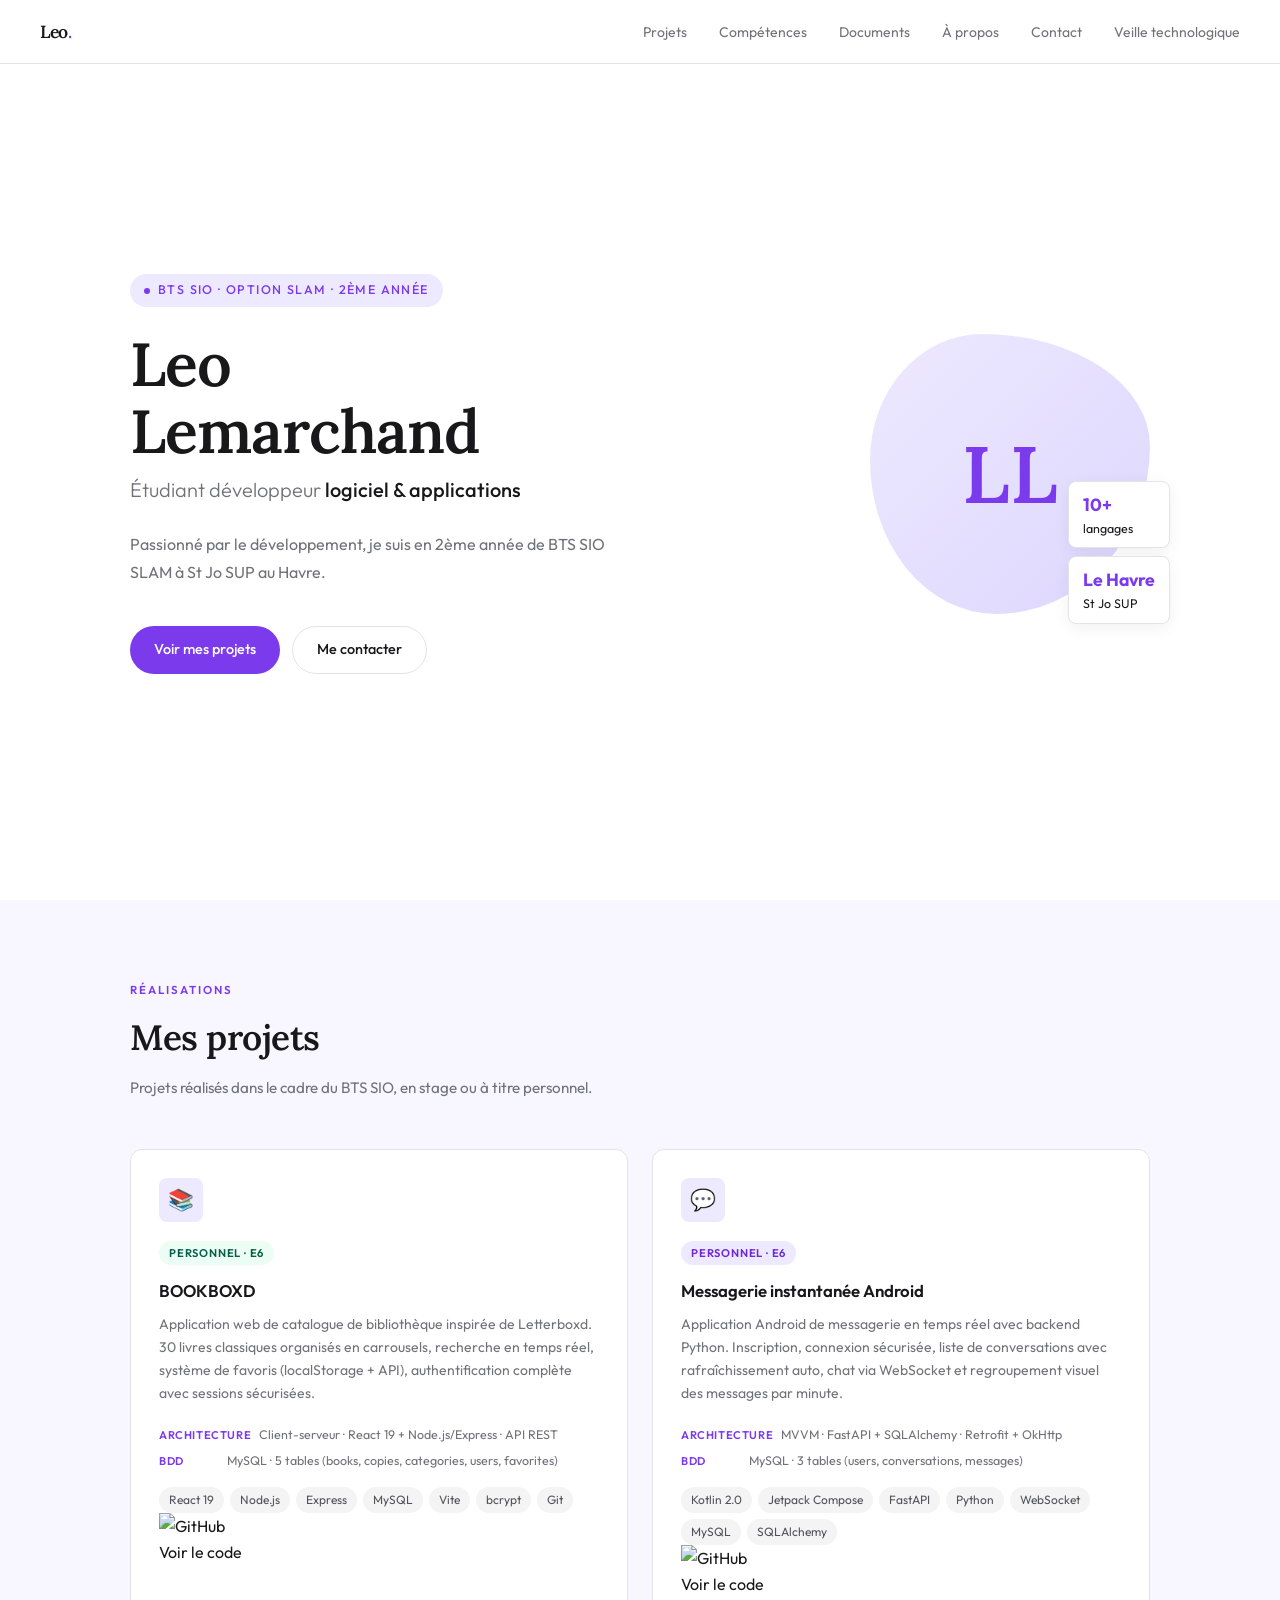
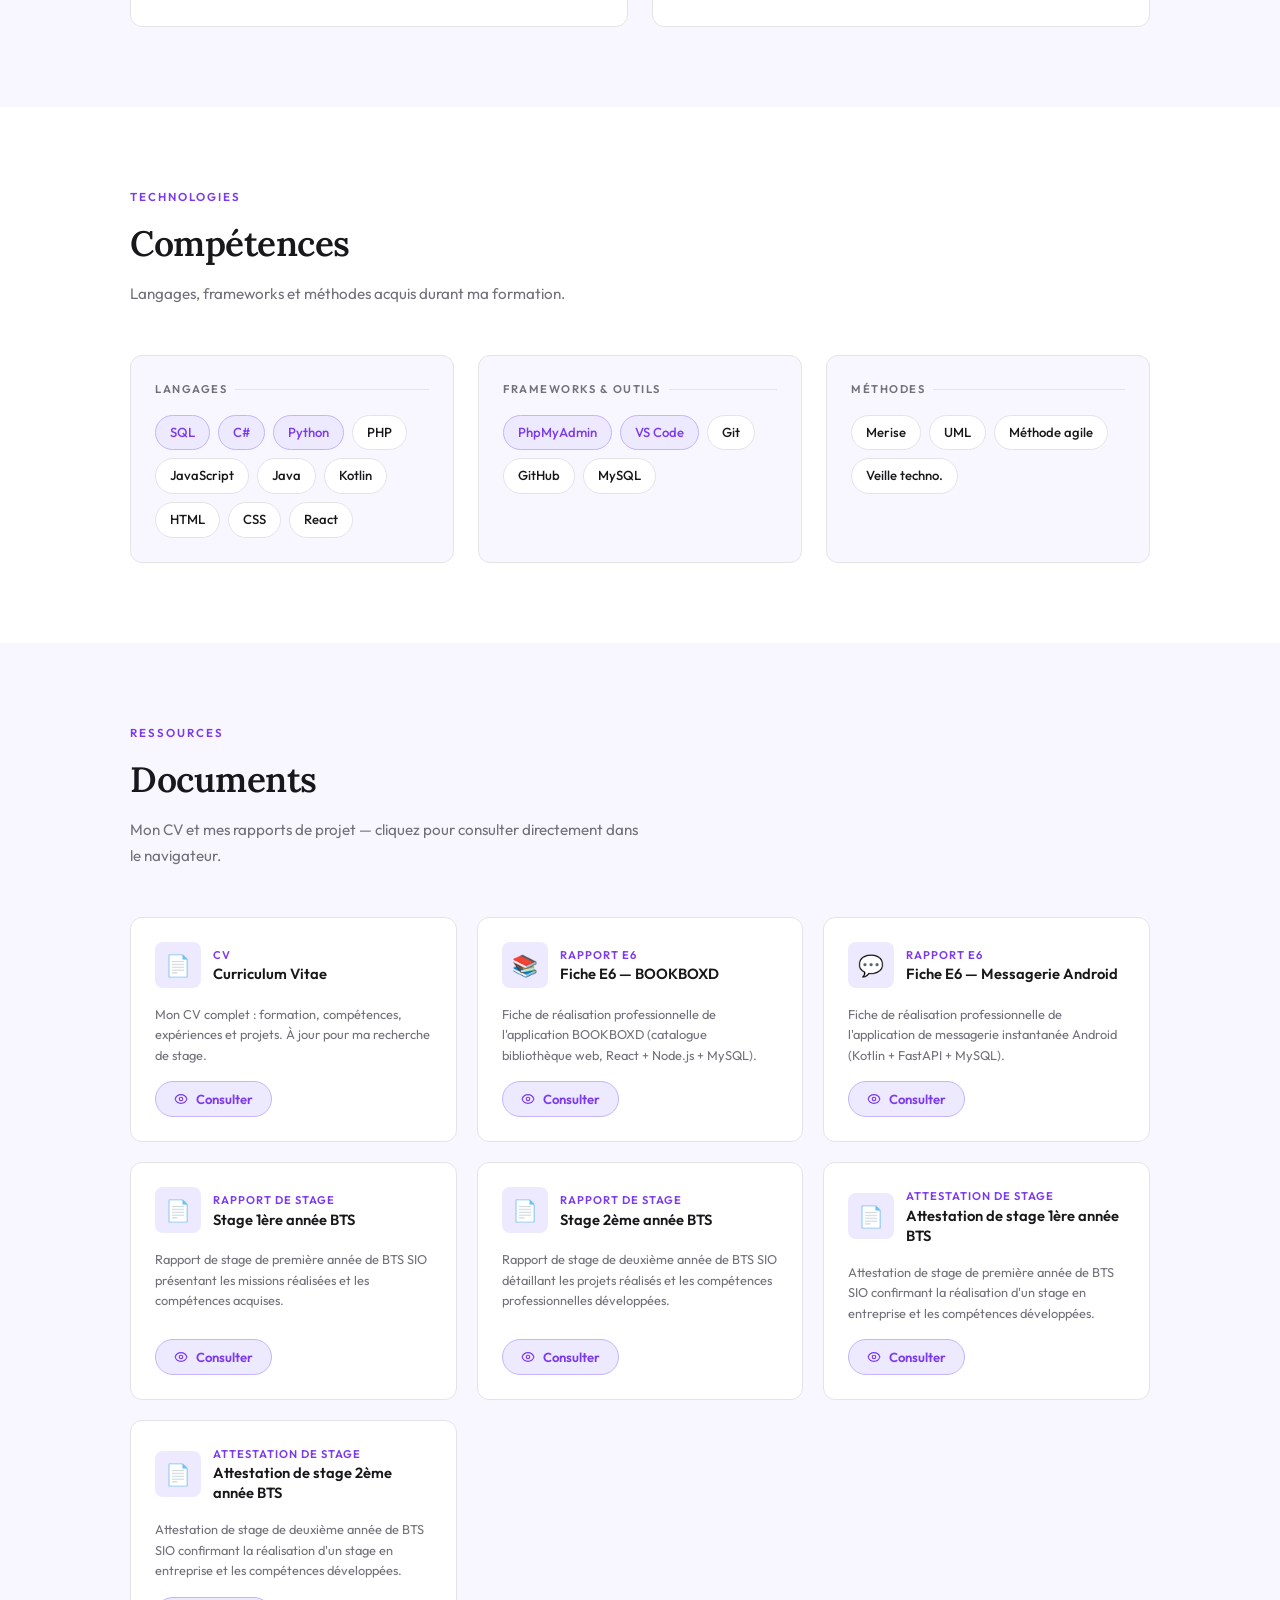
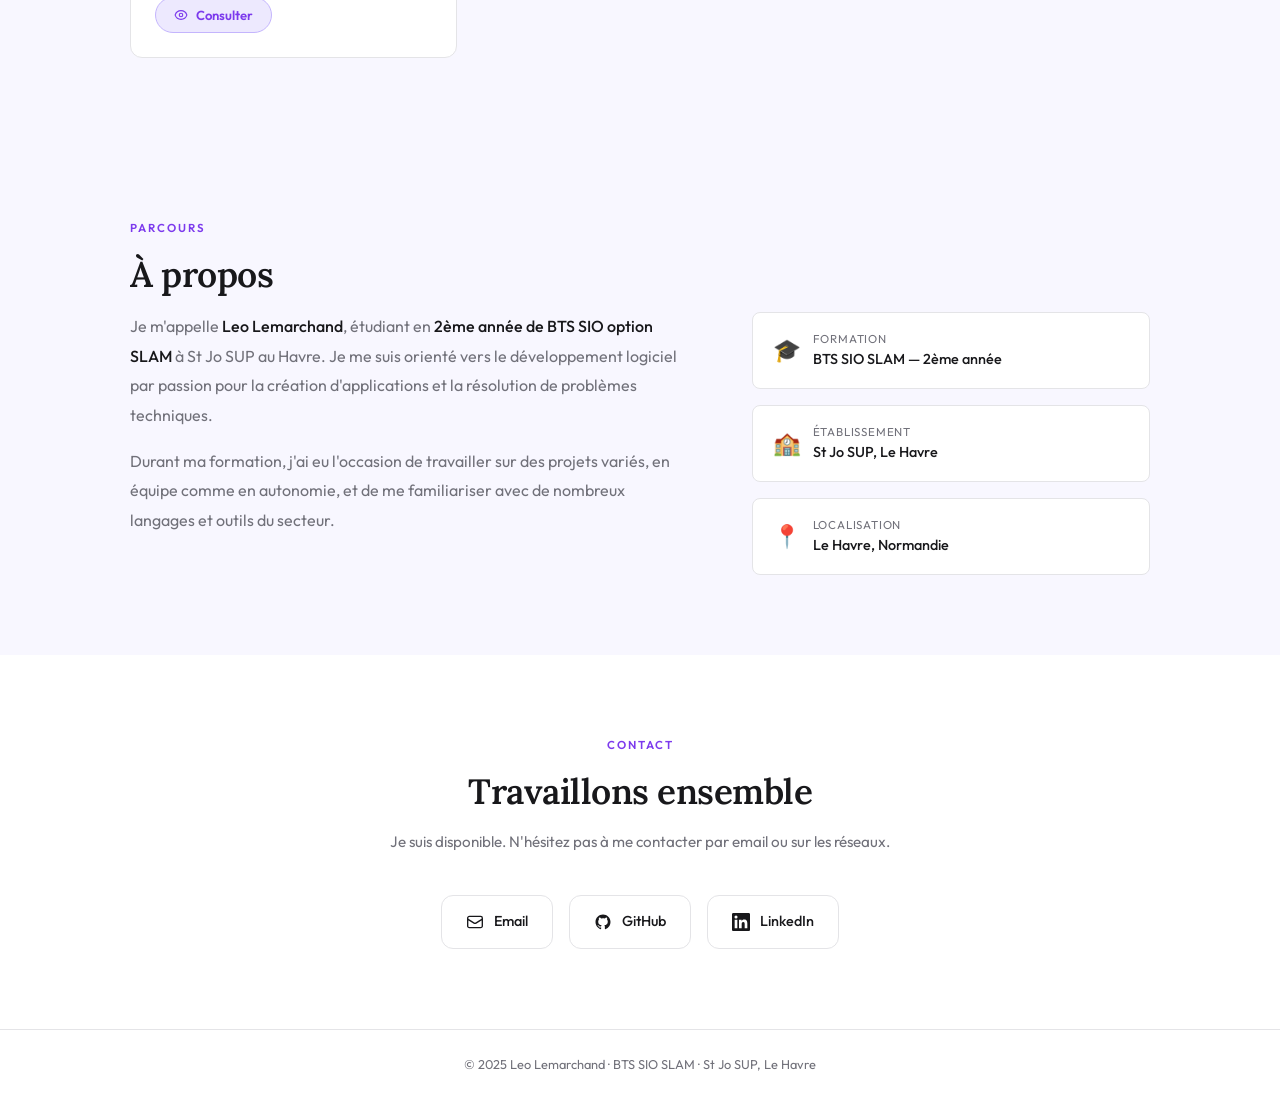
==== commit dd6e0d08: "Add GitHub links to project cards in index.html" ====
--- a/index.html
+++ b/index.html
@@ -101,6 +101,10 @@
                         <span class="tag">bcrypt</span>
                         <span class="tag">Git</span>
                     </div>
+                     <a href="https://github.com/urjcof/sitebiblio" target="_blank" class="github-btn">
+        <img src="https://cdn.jsdelivr.net/gh/devicons/devicon/icons/github/github-original.svg" alt="GitHub">
+        Voir le code
+    </a>
                 </div>
 
                 <!-- Projet 2 : Messagerie Android -->
@@ -132,6 +136,10 @@
                         <span class="tag">MySQL</span>
                         <span class="tag">SQLAlchemy</span>
                     </div>
+                     <a href="https://github.com/urjcof/msg" target="_blank" class="github-btn">
+        <img src="https://cdn.jsdelivr.net/gh/devicons/devicon/icons/github/github-original.svg" alt="GitHub">
+        Voir le code
+    </a>
                 </div>
 
             </div>
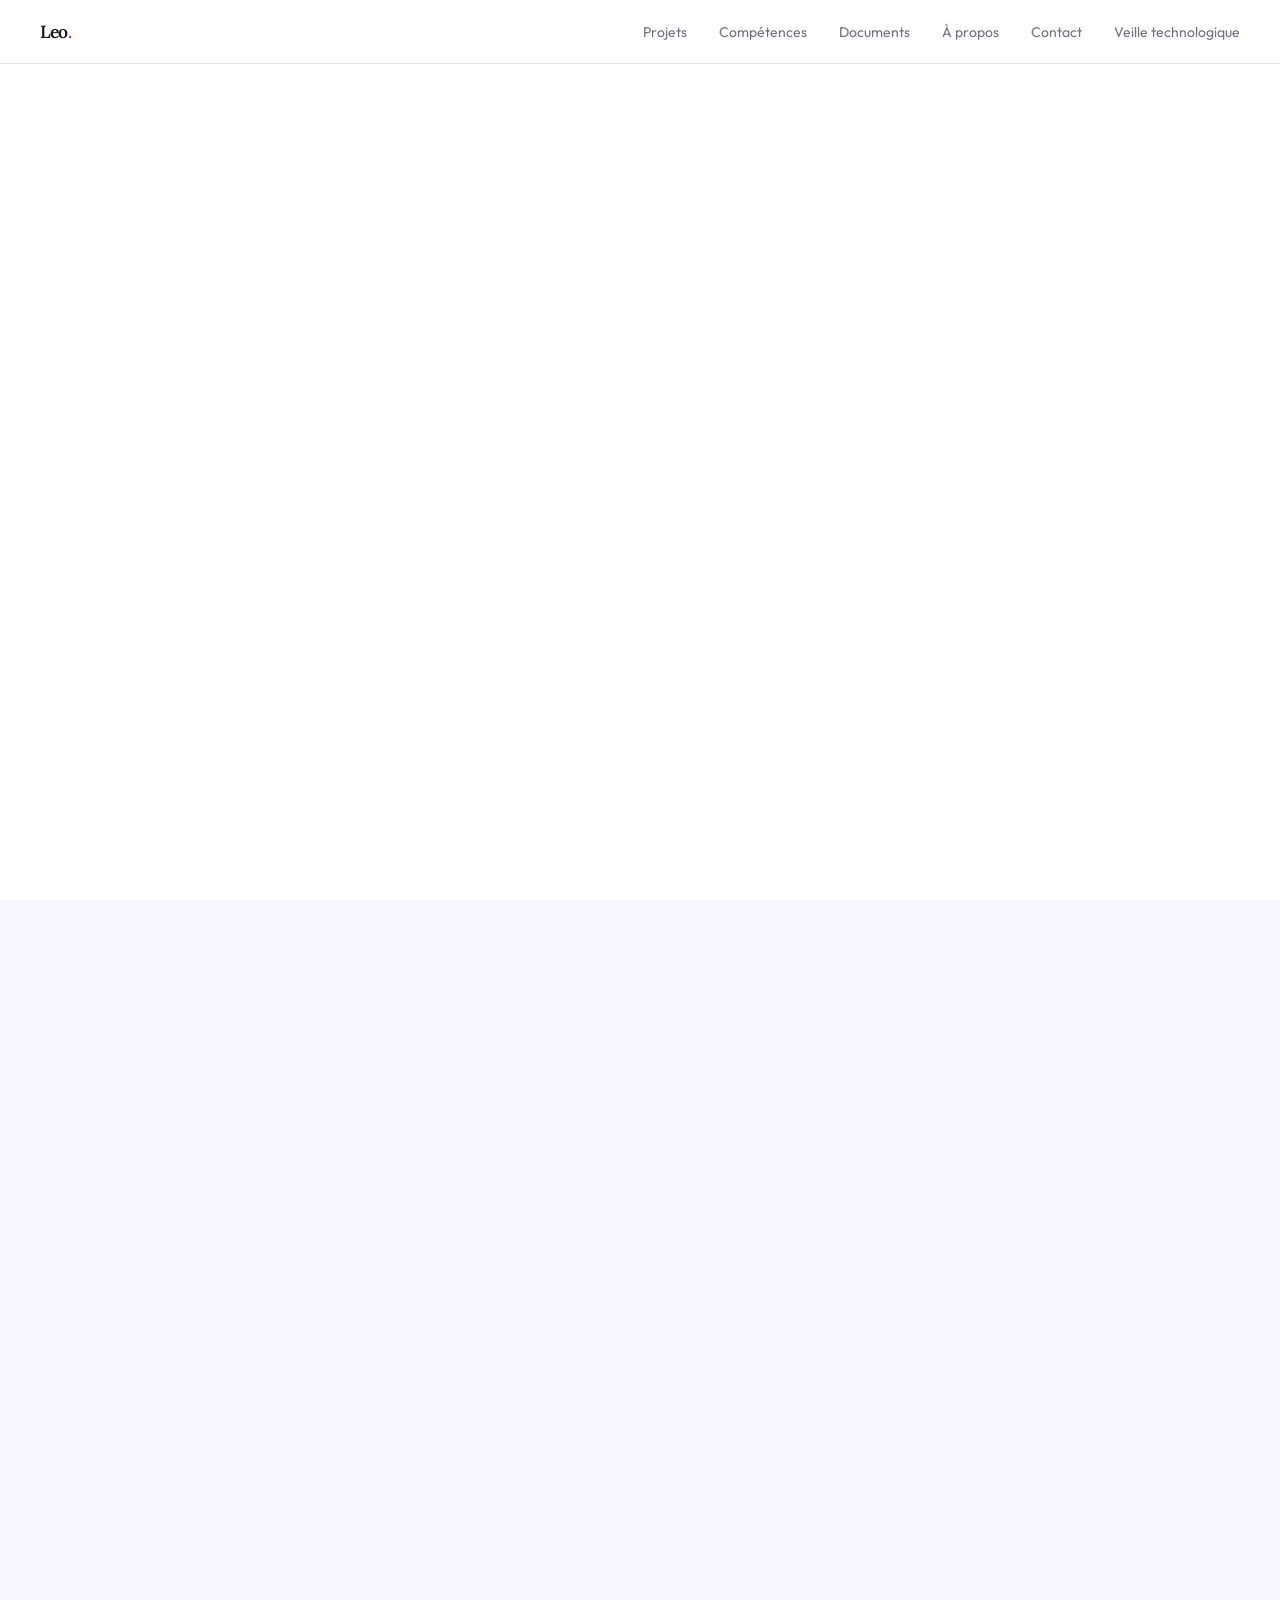
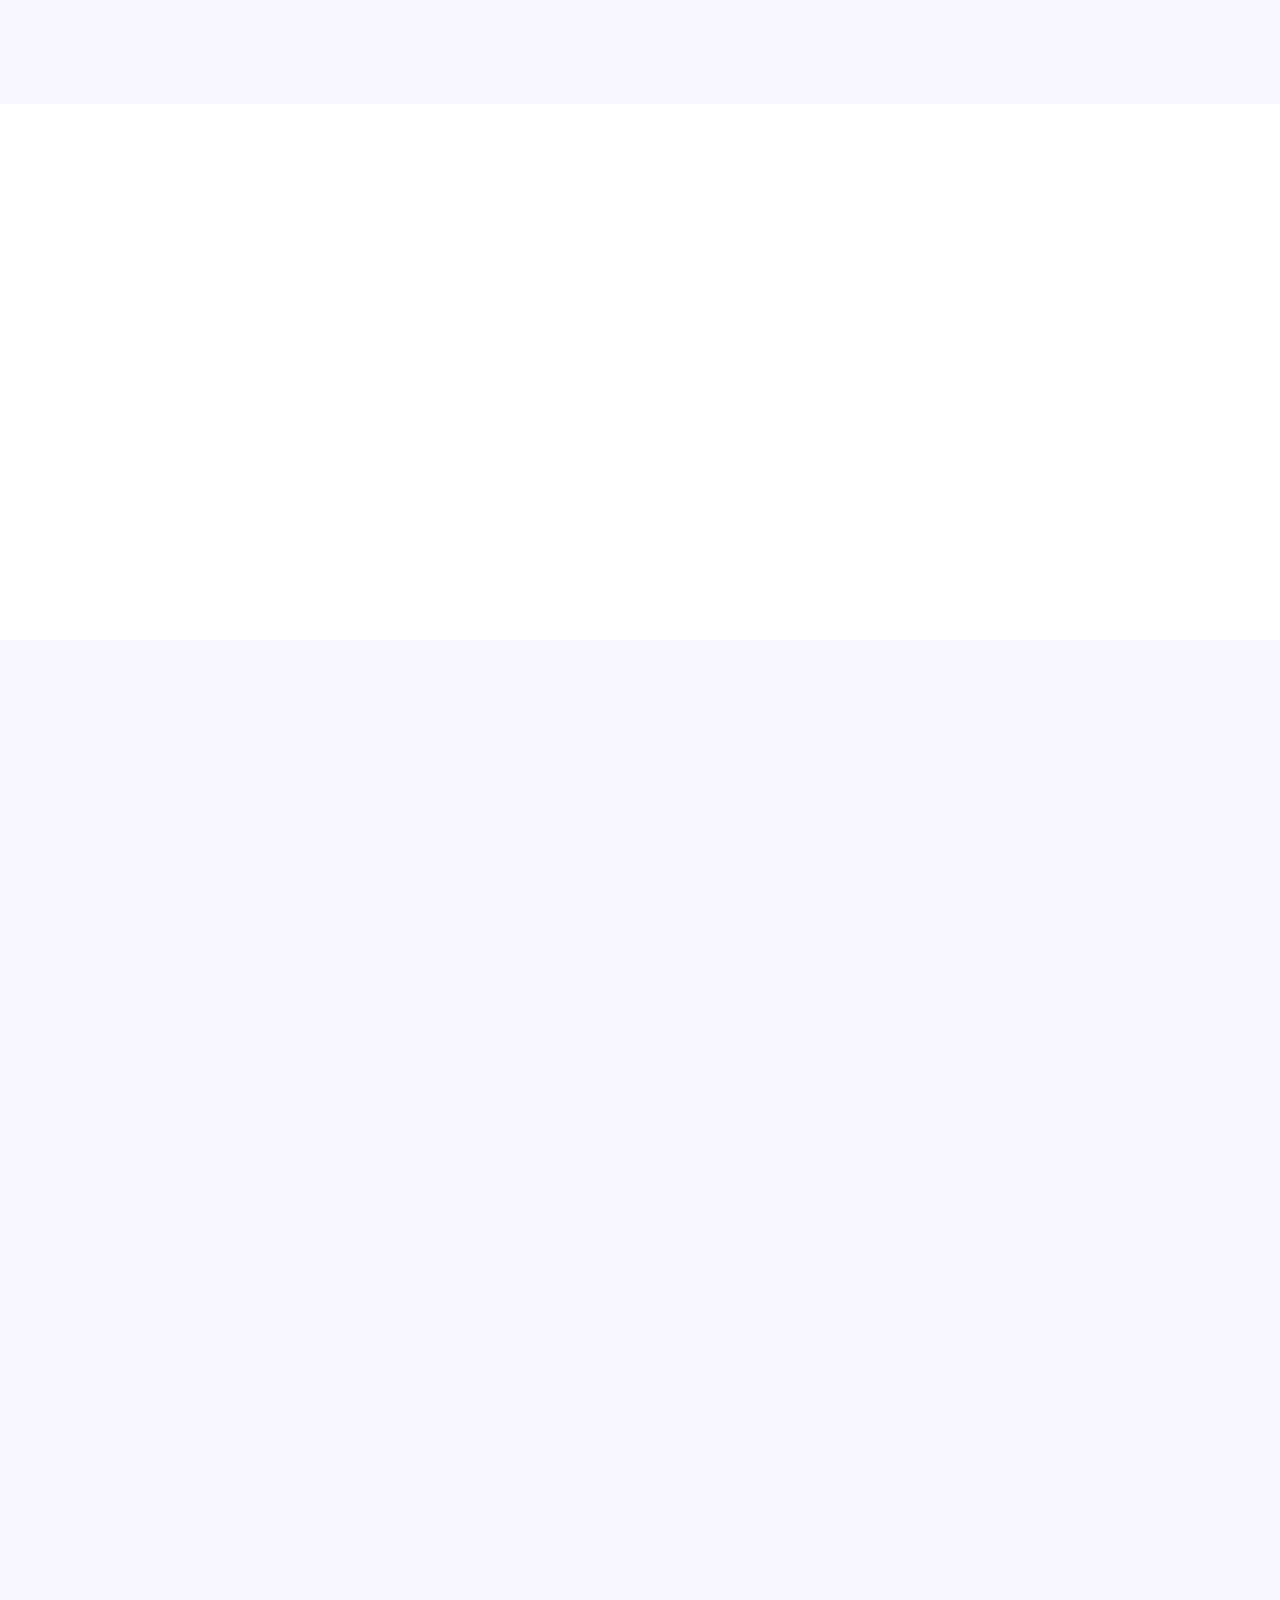
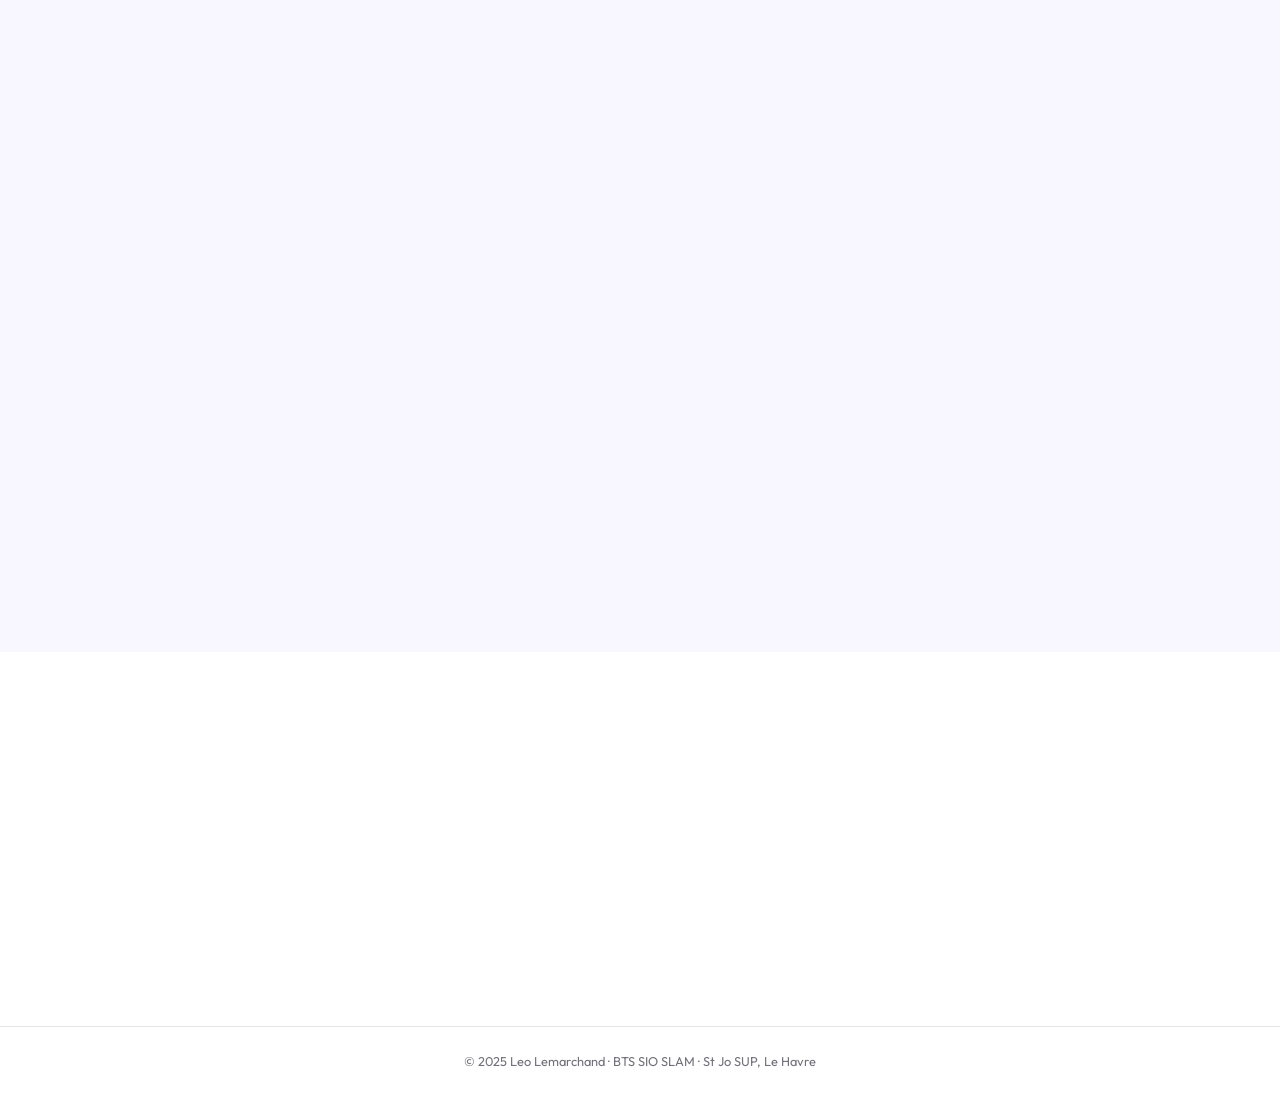
==== commit dd635090: "Update document paths in index.html" ====
--- a/index.html
+++ b/index.html
@@ -459,12 +459,13 @@
         /* --- Ouverture des documents dans un nouvel onglet --- */
         const docPaths = {
             'CV': 'CV_LEO_LEMARCHAND.pdf',
-            'bookboxd': 'rapport-bookboxd.pdf',
-            'messagerie': 'rapport-messagerie.pdf',
+            'bookboxd': 'RalisatioinProEpreuveE6bibliotheque.pdf',
+            'messagerie': 'RalisatioinProEpreuveE6messagerie.pdf',
             'rapport_stage_sio1': 'rapport_stage_sio_1.pdf',
-            'rapport_stage_sio2': 'rapport_de_stage_sio_2.pdf',
+            'rapport_stage_sio2': 'Rapport_de_stage_sio_2.pdf',
             'attestation_stage_sio2': 'attestationsio2leoboss.pdf',
             'attestation_stage_sio1' : 'attestationstageleolemarchandsio1reel.pdf'
+            'tableau_de_synthese' : ''
         };
 
         function openDoc(key) {
--- a/style.css
+++ b/style.css
@@ -813,6 +813,33 @@
         font-size: 0.8rem;
         color: var(--muted);
     }
+.project-links {
+    margin-top: 15px;
+}
+
+.github-btn {
+    display: inline-flex;
+    align-items: center;
+    gap: 8px;
+    padding: 8px 12px;
+    background: #111;
+    color: white;
+    text-decoration: none;
+    border-radius: 8px;
+    font-size: 14px;
+    transition: 0.2s;
+}
+
+.github-btn img {
+    width: 18px;
+    height: 18px;
+    filter: invert(1);
+}
+
+.github-btn:hover {
+    background: #333;
+    transform: translateY(-2px);
+}
 
     /* ─── Mobile ─────────────────────────────────────────────────── */
     @media (max-width: 768px) {
@@ -1052,4 +1079,4 @@
         padding-left: 1.25rem;
         padding-right: 1.25rem;
     }
-}+}
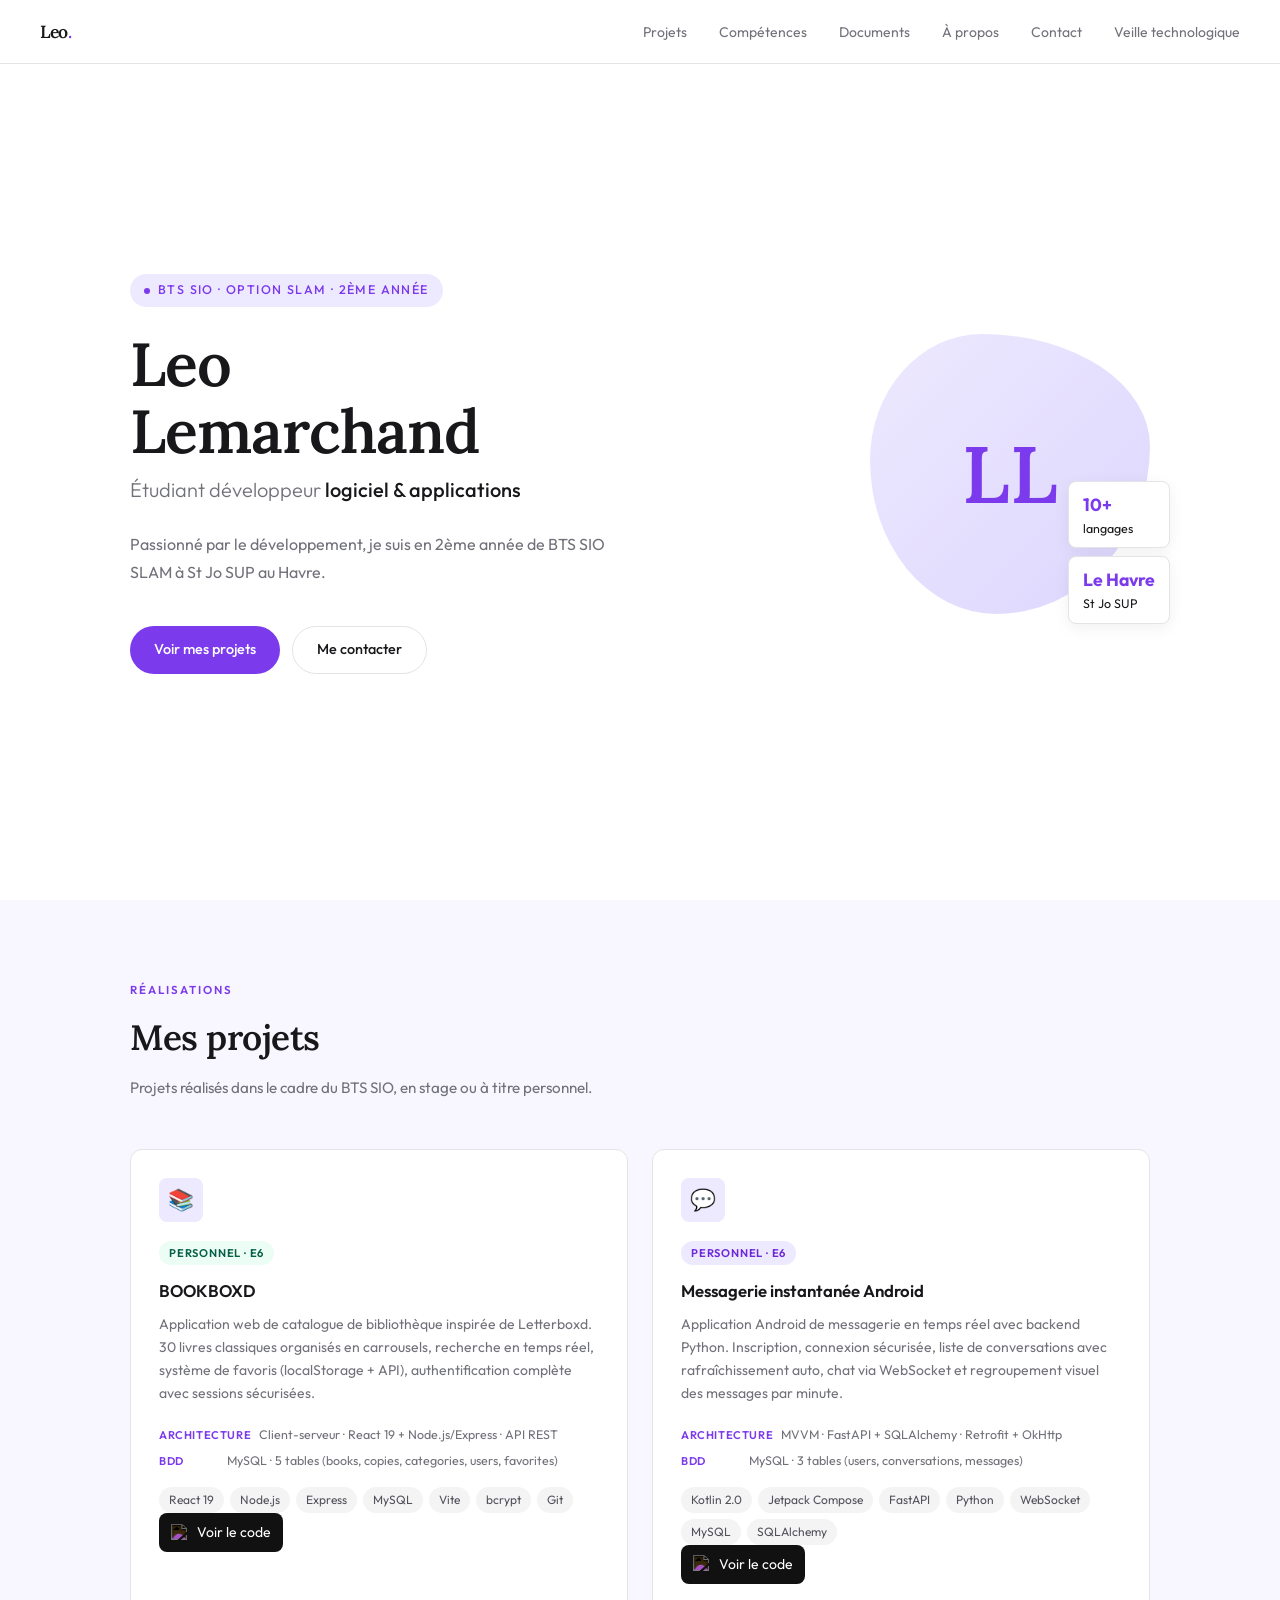
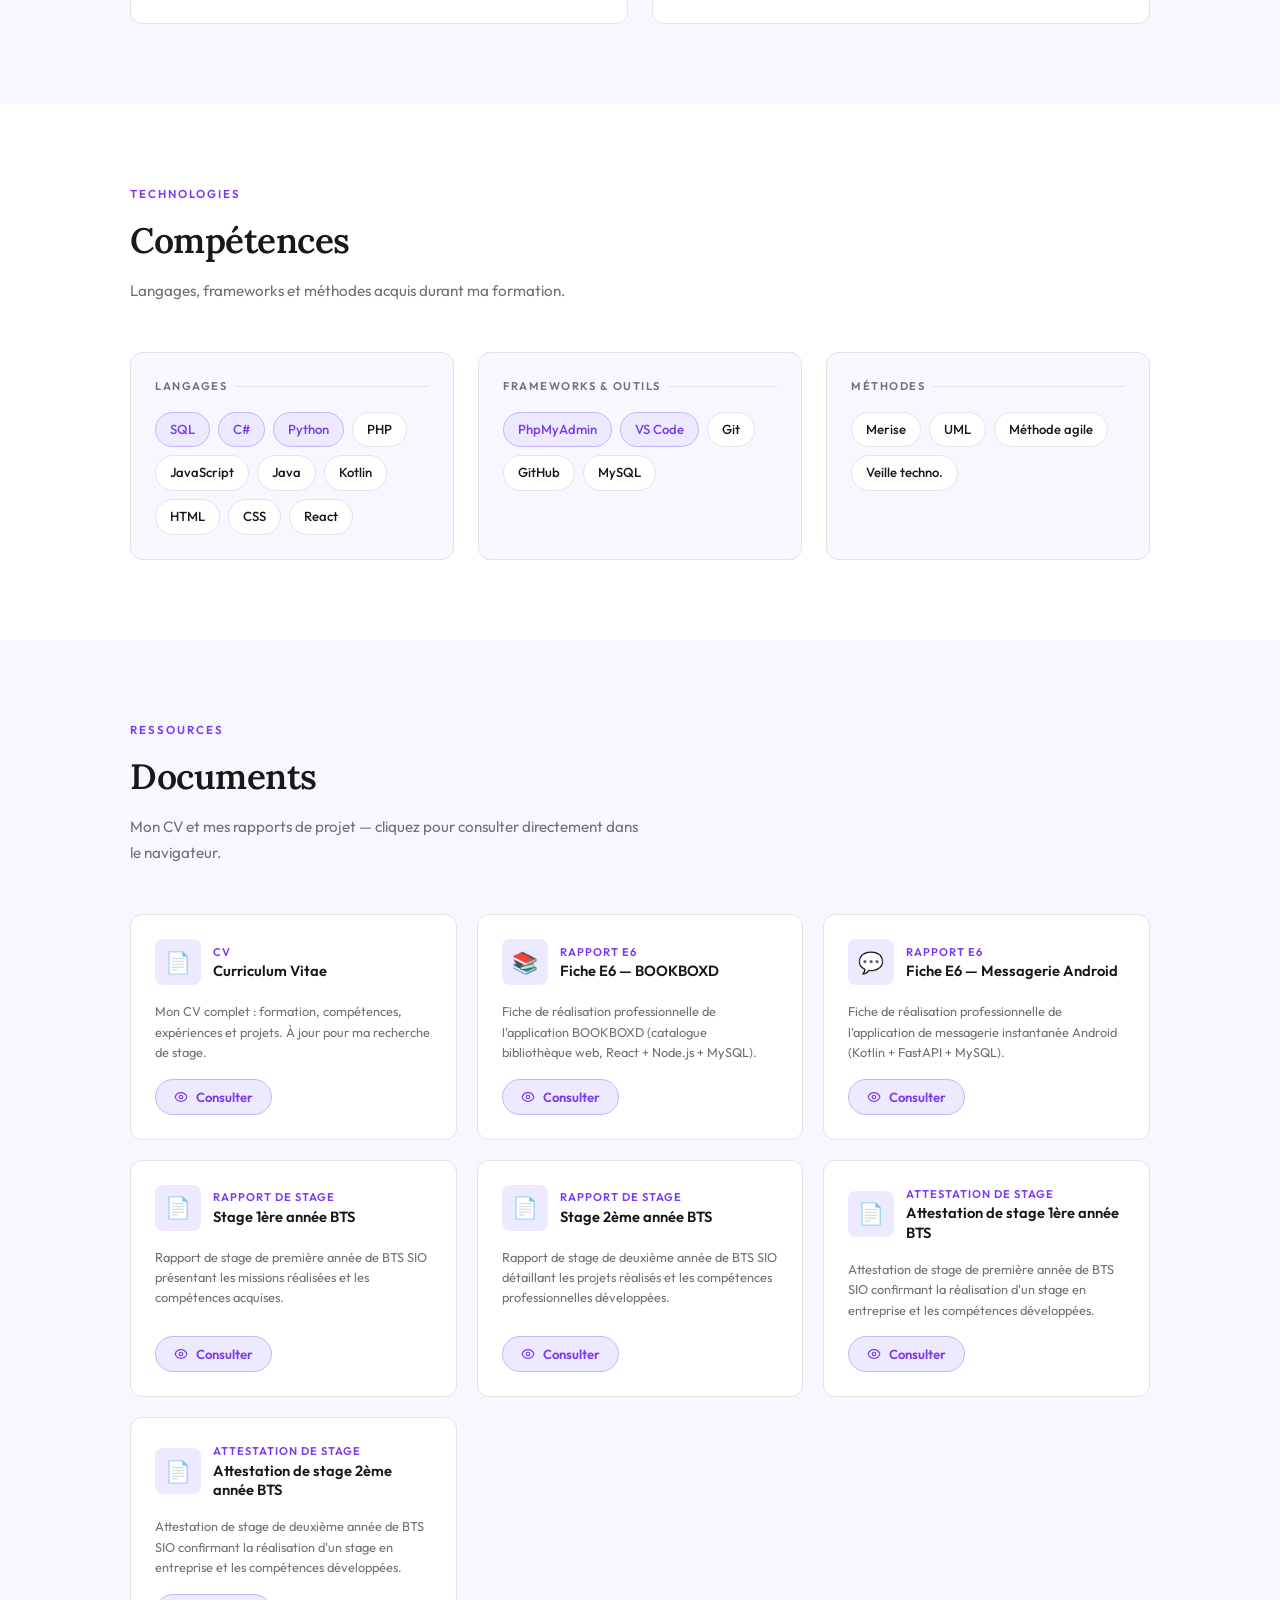
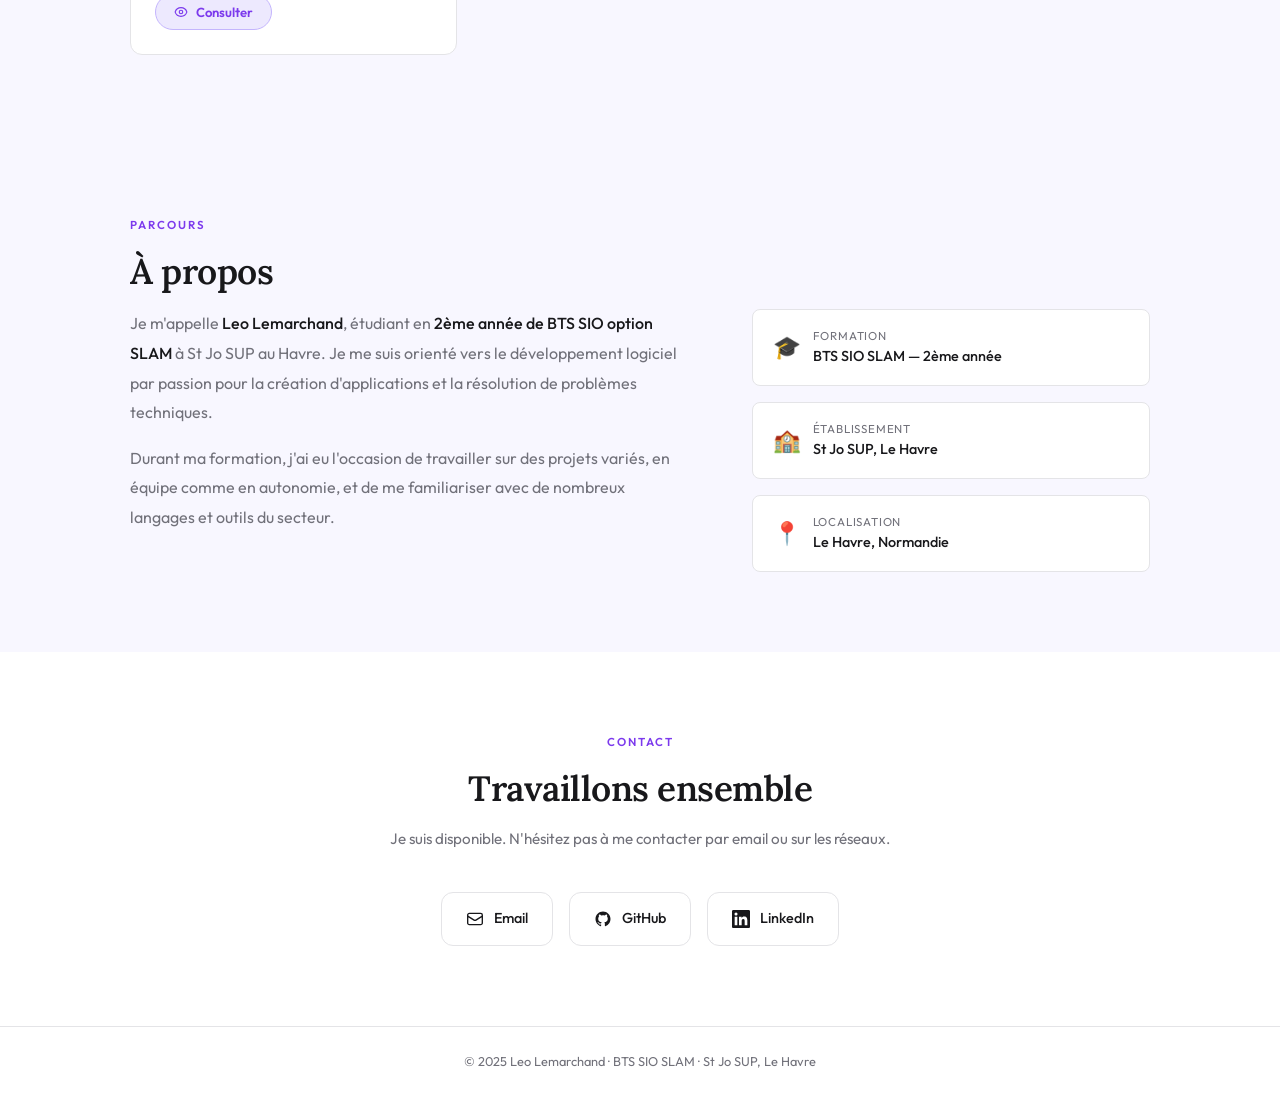
==== commit 7edb4434: "Fix formatting of attestation_stage_sio1 entry" ====
--- a/index.html
+++ b/index.html
@@ -464,8 +464,8 @@
             'rapport_stage_sio1': 'rapport_stage_sio_1.pdf',
             'rapport_stage_sio2': 'Rapport_de_stage_sio_2.pdf',
             'attestation_stage_sio2': 'attestationsio2leoboss.pdf',
-            'attestation_stage_sio1' : 'attestationstageleolemarchandsio1reel.pdf'
-            'tableau_de_synthese' : ''
+            'attestation_stage_sio1' : 'attestationstageleolemarchandsio1reel.pdf',
+            'tableau_de_synthese' : 'synthesetableau.pdf'
         };
 
         function openDoc(key) {
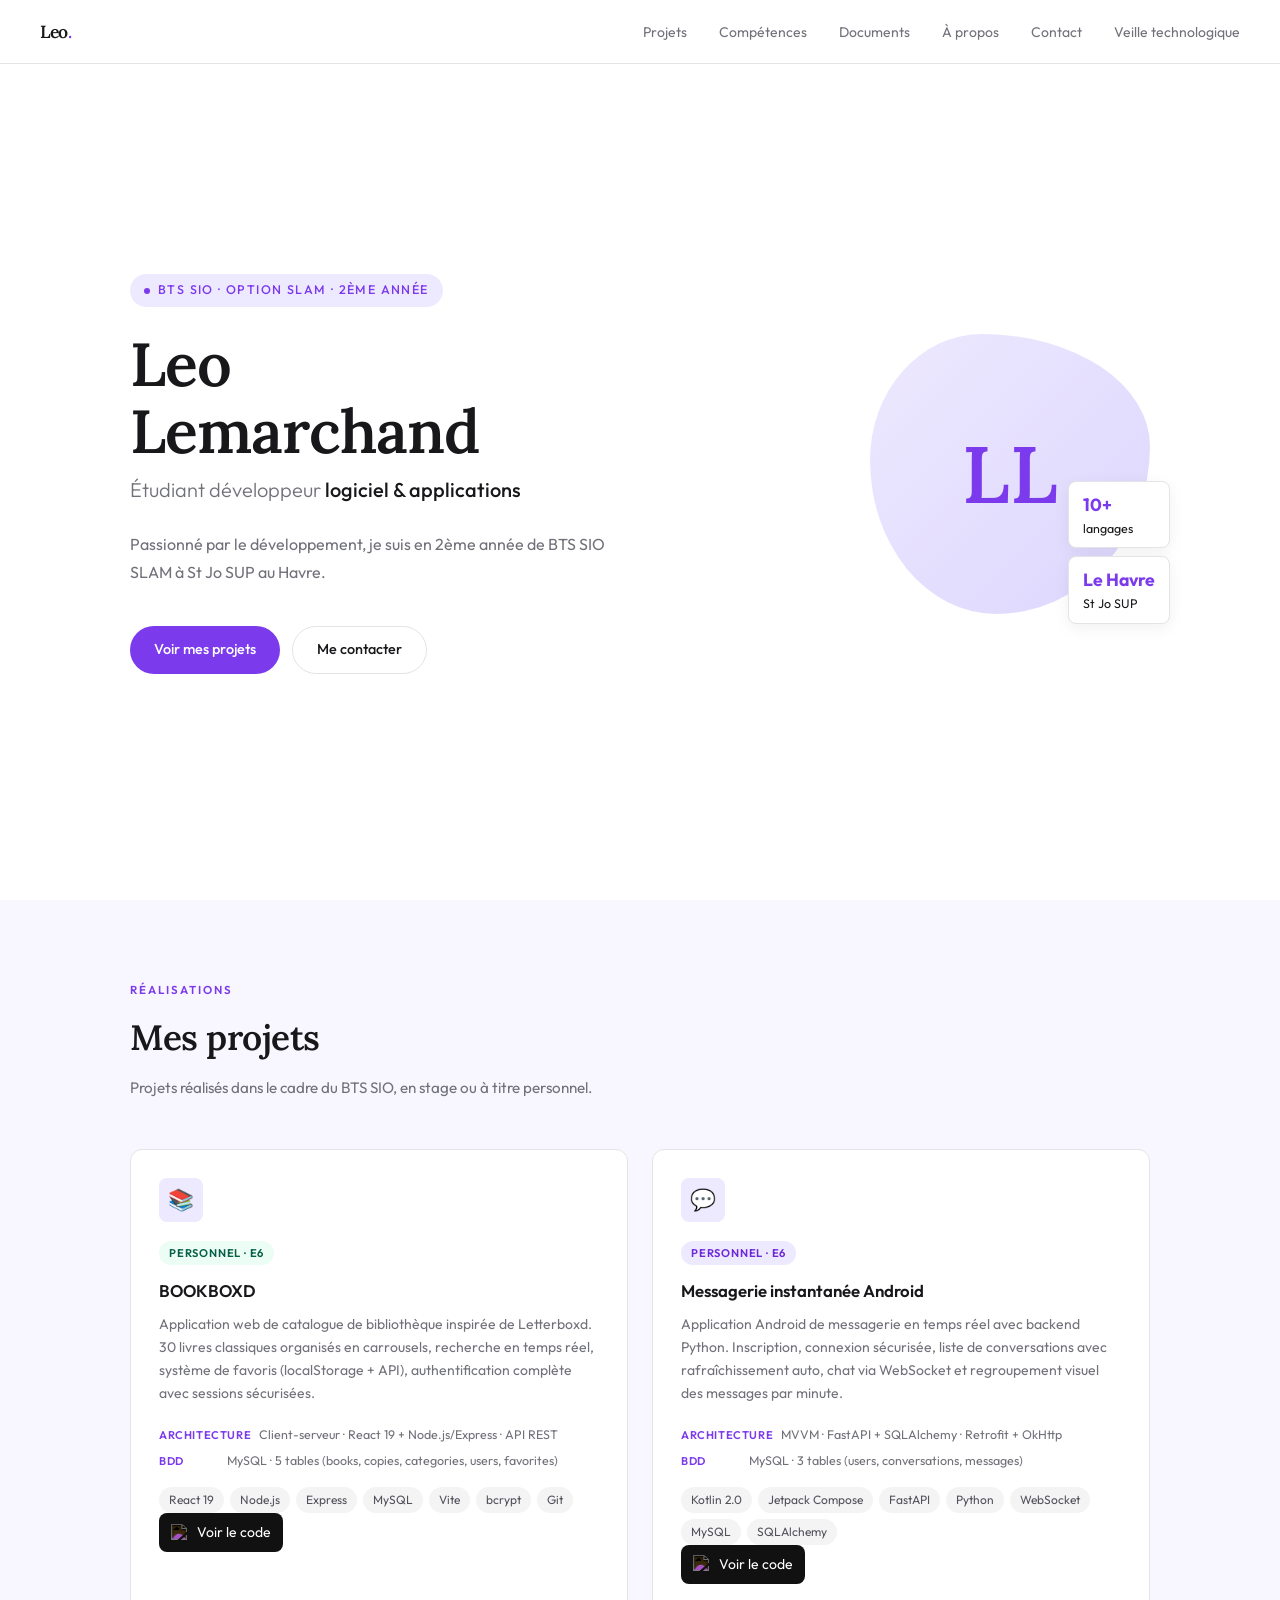
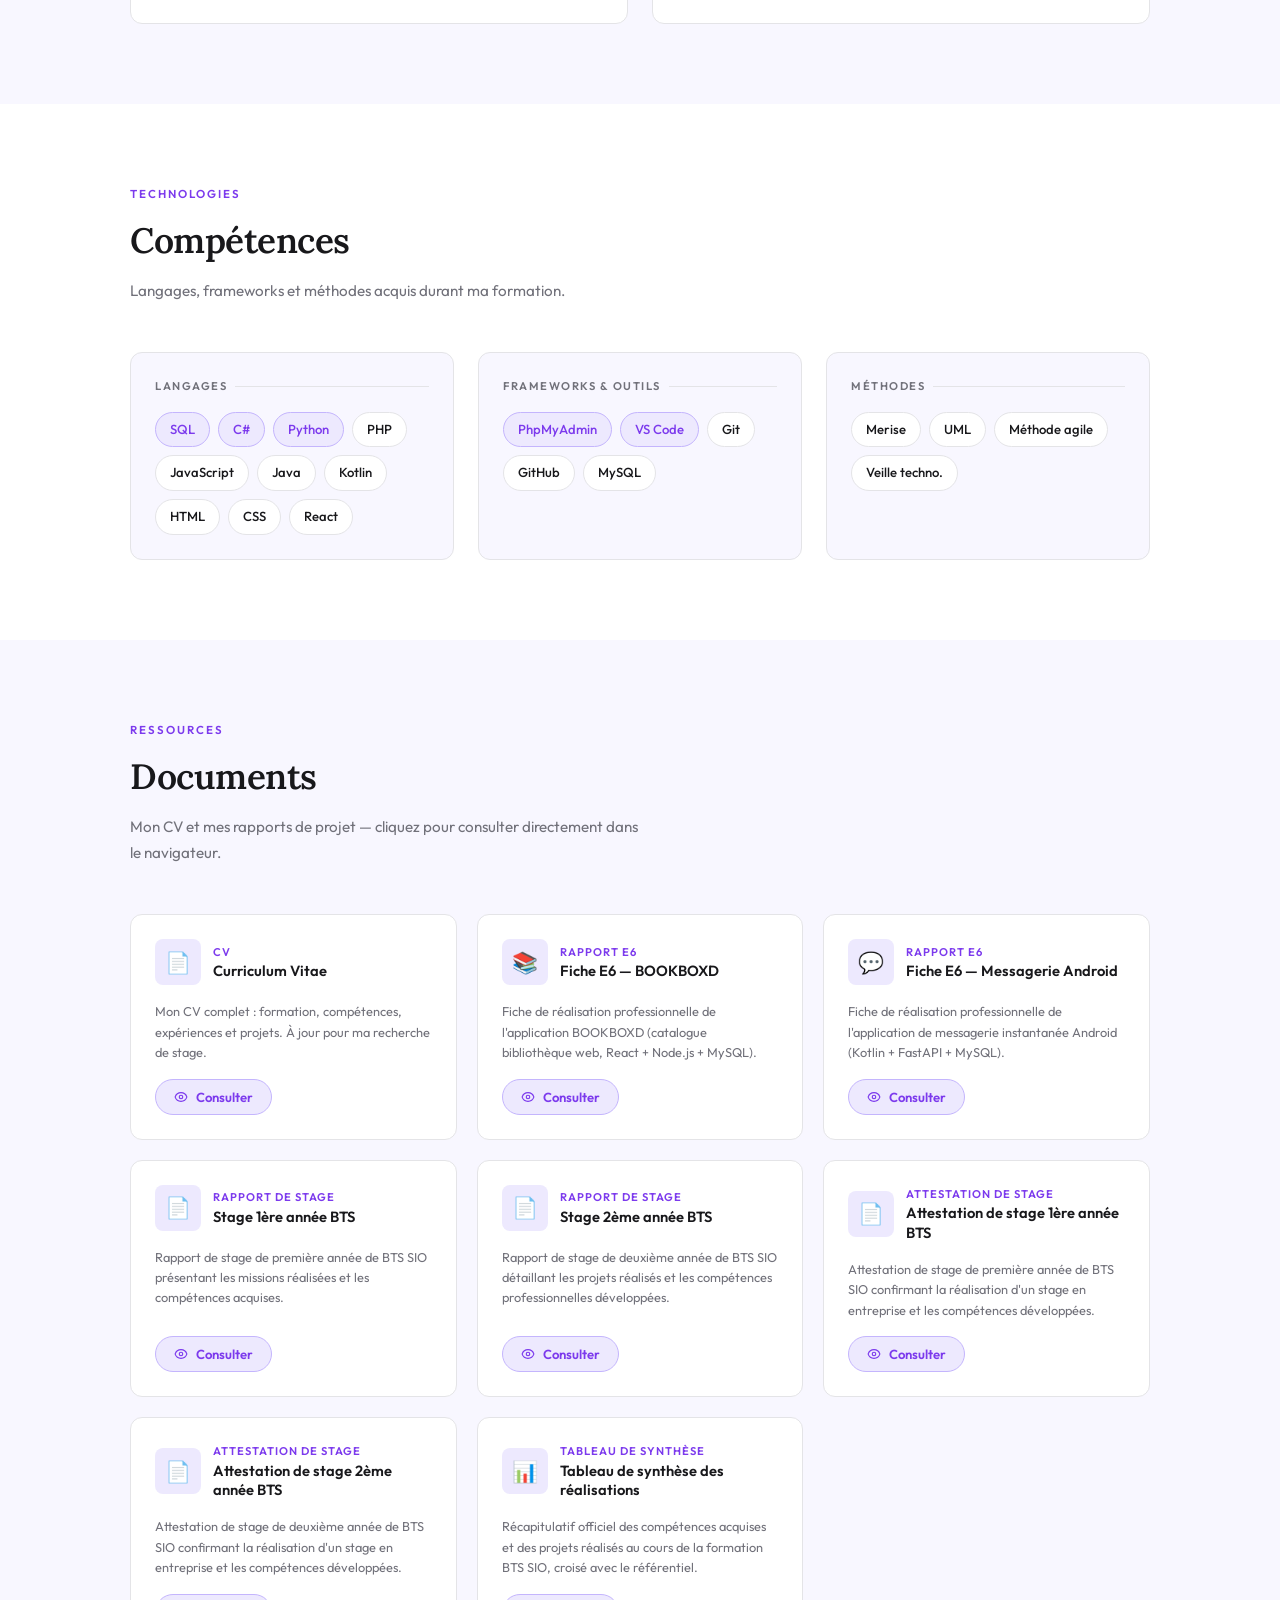
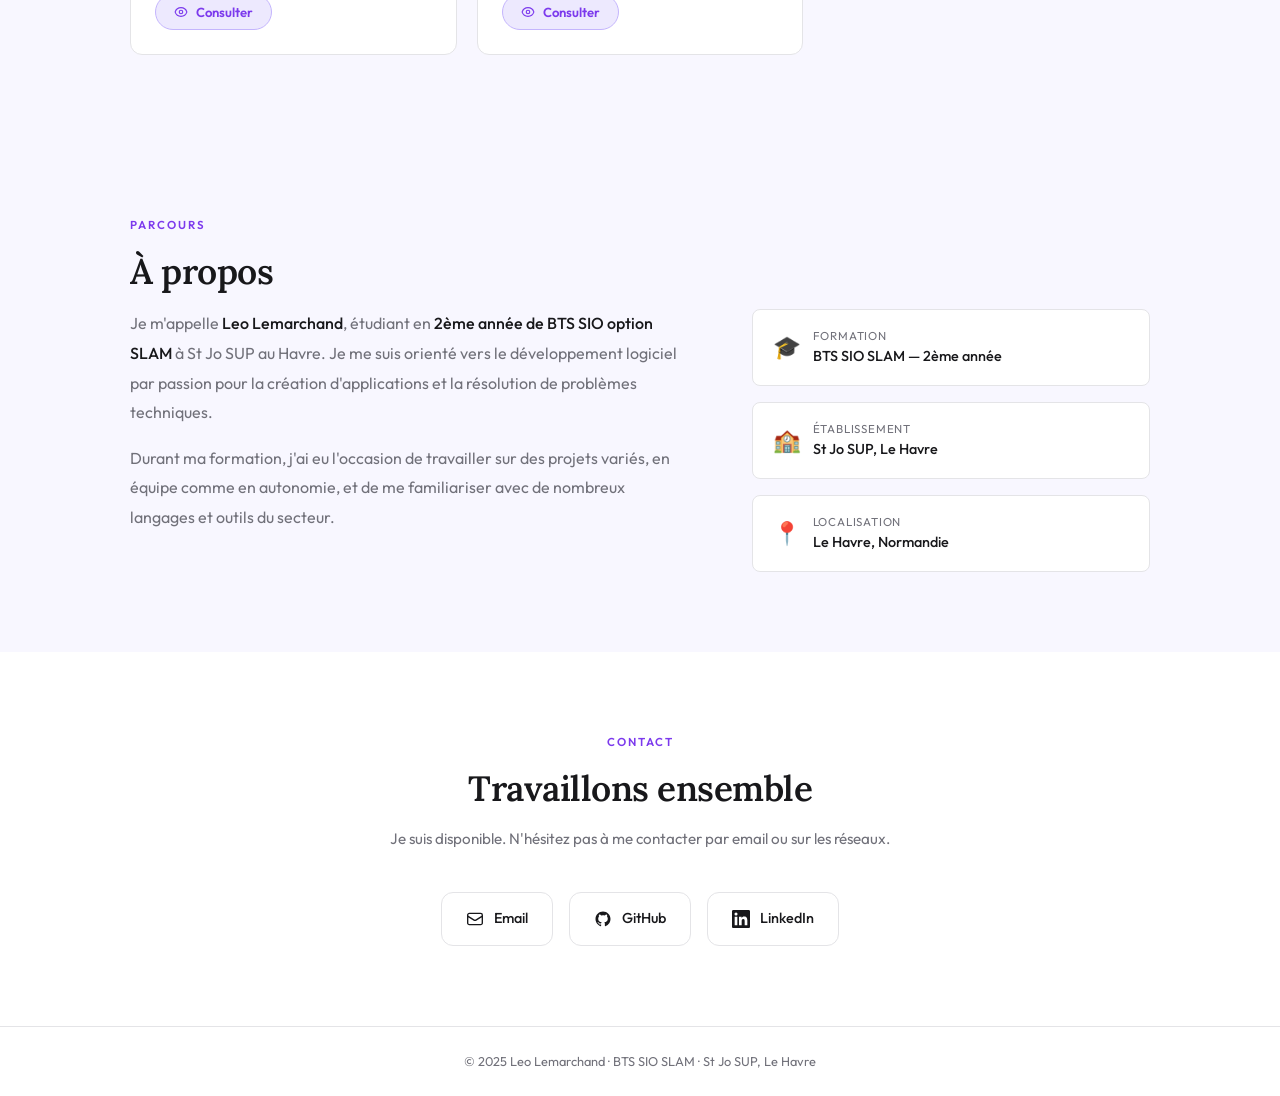
==== commit 051665b7: "Add document card for summary table Added a new document card section with an icon and description f" ====
--- a/index.html
+++ b/index.html
@@ -355,6 +355,28 @@
                     </button>
                 </div>
 
+                <div class="doc-card reveal reveal-delay-2">
+                    <div class="doc-icon-row">
+                        <div class="doc-icon">📊</div>
+                        <div>
+                             <div class="doc-type">Tableau de synthèse</div>
+                             <div class="doc-name">Tableau de synthèse des réalisations</div>
+                       </div>
+                    </div>
+    <p class="doc-info">
+        Récapitulatif officiel des compétences acquises et des projets réalisés au cours de la formation BTS SIO, croisé avec le référentiel.
+    </p>
+    <!-- Mise à jour de l'ID passé dans la fonction JavaScript -->
+    <button class="doc-btn" onclick="openDoc('tableau_synthese_sio2')">
+        <svg fill="none" stroke="currentColor" stroke-width="2" viewBox="0 0 24 24">
+            <path stroke-linecap="round" stroke-linejoin="round"
+                d="M2.036 12.322a1.012 1.012 0 010-.639C3.423 7.51 7.36 4.5 12 4.5c4.638 0 8.573 3.007 9.963 7.178.07.207.07.431 0 .639C20.577 16.49 16.64 19.5 12 19.5c-4.638 0-8.573-3.007-9.964-7.178z" />
+            <path stroke-linecap="round" stroke-linejoin="round" d="M15 12a3 3 0 11-6 0 3 3 0 016 0z" />
+        </svg>
+        Consulter
+    </button>
+</div>
+
             </div>
         </div>
     </div>
@@ -465,7 +487,7 @@
             'rapport_stage_sio2': 'Rapport_de_stage_sio_2.pdf',
             'attestation_stage_sio2': 'attestationsio2leoboss.pdf',
             'attestation_stage_sio1' : 'attestationstageleolemarchandsio1reel.pdf',
-            'tableau_de_synthese' : 'synthesetableau.pdf'
+            'tableau_de_synthese' : 'synthesetableau.pdf',
         };
 
         function openDoc(key) {
